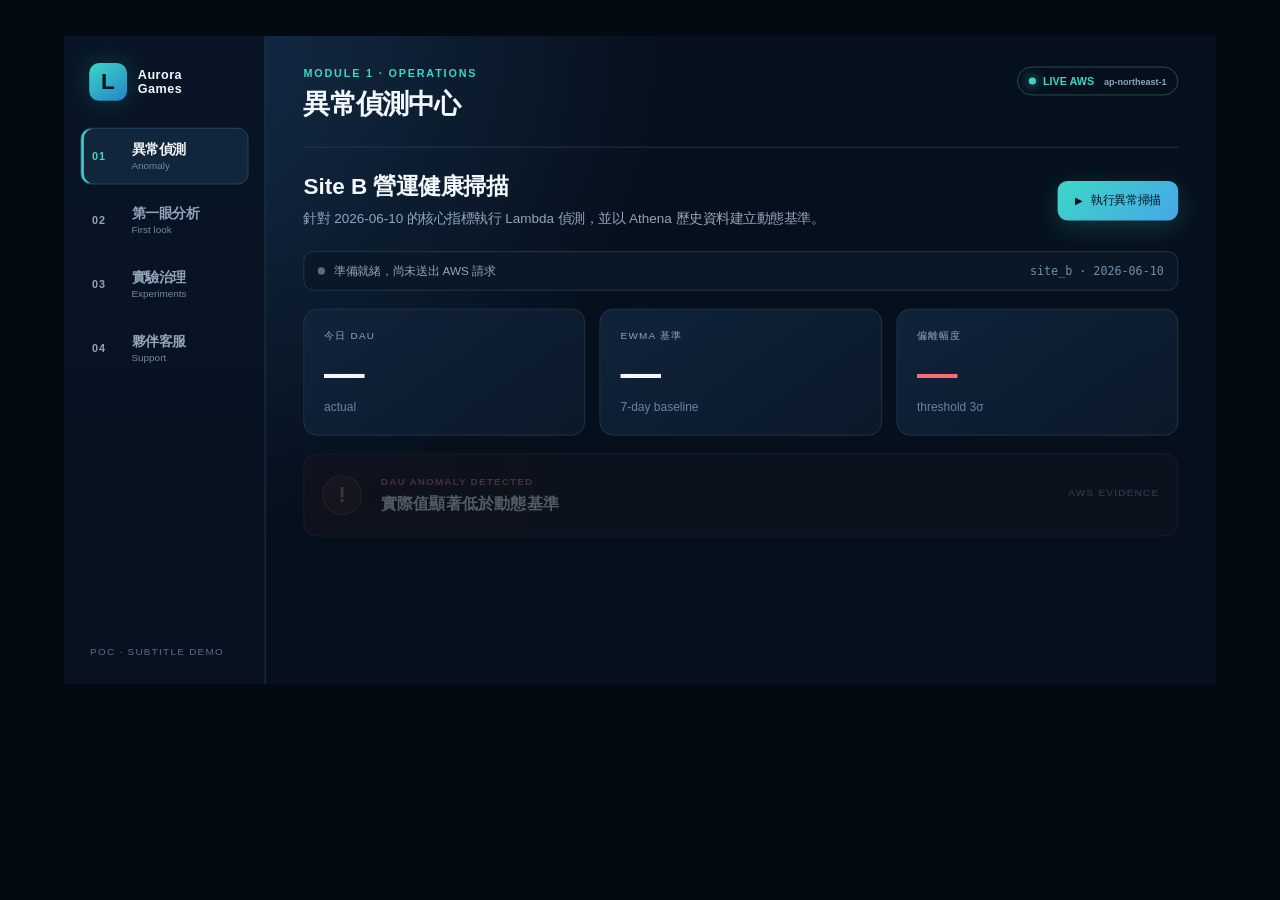
==== demo_console/index.html @ 8e683b7b "Publish live AWS operation demo" ====
<!doctype html>
<html lang="zh-Hant">
<head>
  <meta charset="utf-8">
  <meta name="viewport" content="width=device-width, initial-scale=1">
  <title>Aurora Games — AWS Operations Demo</title>
  <link rel="stylesheet" href="styles.css">
</head>
<body>
  <main class="shell">
    <aside class="rail">
      <div class="brand"><span class="brand-mark">L</span><span>Aurora<br>Games</span></div>
      <nav aria-label="Demo chapters">
        <button class="nav active" data-screen="m1"><b>01</b><span>異常偵測<small>Anomaly</small></span></button>
        <button class="nav" data-screen="m3"><b>02</b><span>第一眼分析<small>First look</small></span></button>
        <button class="nav" data-screen="m2"><b>03</b><span>實驗治理<small>Experiments</small></span></button>
        <button class="nav" data-screen="m4"><b>04</b><span>夥伴客服<small>Support</small></span></button>
      </nav>
      <div class="rail-foot">PoC · Subtitle demo</div>
    </aside>

    <section class="workspace">
      <header class="topbar">
        <div><div class="eyebrow" id="eyebrow">MODULE 1 · OPERATIONS</div><h1 id="page-title">異常偵測中心</h1></div>
        <div class="live-badge"><span></span> LIVE AWS <small>ap-northeast-1</small></div>
      </header>

      <section class="screen active" id="m1">
        <div class="hero-row">
          <div><h2>Site B 營運健康掃描</h2><p>針對 2026-06-10 的核心指標執行 Lambda 偵測，並以 Athena 歷史資料建立動態基準。</p></div>
          <button class="primary" id="run-anomaly"><span class="play">▶</span> 執行異常掃描</button>
        </div>
        <div class="status-strip"><span class="status-dot"></span><span id="m1-status">準備就緒，尚未送出 AWS 請求</span><code>site_b · 2026-06-10</code></div>
        <div class="metric-grid">
          <article class="metric"><label>今日 DAU</label><strong id="dau-actual">—</strong><small>actual</small></article>
          <article class="metric"><label>EWMA 基準</label><strong id="dau-baseline">—</strong><small>7-day baseline</small></article>
          <article class="metric alert"><label>偏離幅度</label><strong id="dau-change">—</strong><small id="sigma-value">threshold 3σ</small></article>
        </div>
        <article class="evidence-panel hidden" id="m1-evidence">
          <div class="evidence-icon">!</div><div><label>DAU ANOMALY DETECTED</label><h3>實際值顯著低於動態基準</h3><p id="m1-summary"></p></div>
          <div class="proof"><span>AWS EVIDENCE</span><code id="m1-key"></code><small id="m1-time"></small></div>
        </article>
      </section>

      <section class="screen" id="m3">
        <div class="hero-row"><div><h2>第一眼分析報告</h2><p>異常事件透過 SNS 觸發分析流程，彙整站點、遊戲與資金指標，輸出可追溯的初步判讀。</p></div><button class="secondary" id="load-report">讀取最新 AWS 報告</button></div>
        <div class="question-card"><span>異常觸發</span><strong>為什麼 Site B 的 DAU 在 2026-06-10 下跌？</strong><code>anomaly-alert → first-look-report</code></div>
        <div class="report-layout">
          <article class="report"><div class="report-head"><span class="bot-avatar">AI</span><div><label>FIRST-LOOK ANALYSIS</label><small id="report-generated">等待讀取 S3 證據</small></div></div><div id="report-body" class="report-body empty">按下「讀取最新 AWS 報告」顯示實際分析產出。</div></article>
          <aside class="impact-list"><h3>指標對比</h3><div id="comparison"><p class="muted">尚未載入</p></div><footer><span>來源</span><code id="report-key">—</code></footer></aside>
        </div>
      </section>

      <section class="screen" id="m2">
        <div class="hero-row"><div><h2>實驗營運控制台</h2><p>集中查看跨站實驗、樣本比例失衡與 Guardrail 狀態；停止原因與 allocation kill switch 同步呈現。</p></div><button class="secondary" id="load-experiments">重新整理 Registry</button></div>
        <div class="summary-grid"><article><label>全部實驗</label><strong id="exp-total">—</strong></article><article><label>執行中</label><strong id="exp-running">—</strong></article><article class="warn"><label>需要處理</label><strong id="exp-action">—</strong></article><article><label>草稿</label><strong id="exp-draft">—</strong></article></div>
        <div class="toolbar"><button class="filter active" data-filter="all">全部</button><button class="filter" data-filter="action">需要處理</button><span id="exp-updated">尚未連線</span></div>
        <div class="experiment-table"><div class="tr th"><span>實驗</span><span>站點 / 遊戲</span><span>狀態</span><span>健康度</span><span>Allocation</span><span>SRM / 樣本</span></div><div id="experiment-rows"></div></div>
      </section>

      <section class="screen" id="m4">
        <div class="hero-row"><div><h2>遊戲供應商支援助理</h2><p>以 IAM 身分隔離知識範圍；資訊不足時先追問環境，避免用錯 Sandbox 與 Production 設定。</p></div><div class="identity">SIGNED AS <strong>game-provider-partner</strong></div></div>
        <div class="chat-shell">
          <div class="chat-head"><div><span class="bot-avatar">AI</span><strong>Aurora Partner Support</strong></div><span class="online"><i></i> AWS connected</span></div>
          <div class="messages" id="messages"><div class="message assistant"><p>您好，我可以協助遊戲串接、啟動權杖、錢包呼叫與交易重試問題。</p><small>Automated support · Knowledge scoped</small></div></div>
          <form class="composer" id="chat-form"><input id="chat-input" autocomplete="off" value="What is the launch token endpoint?" aria-label="Question"><button type="submit" aria-label="Send">➜</button></form>
        </div>
        <div class="chat-proof" id="chat-proof">請求將透過 IAM 簽章送至 API Gateway，瀏覽器不含 AWS 憑證。</div>
      </section>
    </section>
  </main>
  <div class="toast" id="toast"></div>
  <script src="app.js"></script>
</body>
</html>
---- demo_console/styles.css ----
:root{color-scheme:dark;--bg:#06101d;--panel:#0c1a2b;--panel2:#102238;--line:#213953;--text:#f2f7fb;--muted:#91a5ba;--cyan:#3dd6c6;--blue:#4ca8ff;--amber:#f5b942;--red:#ff6b72;--rail:224px}*{box-sizing:border-box}html,body{margin:0;min-height:100%;background:#030a12;color:var(--text);font-family:"Noto Sans TC","Microsoft JhengHei",Inter,Segoe UI,sans-serif}body{display:grid;place-items:center}.shell{width:min(100vw,177.78vh);height:min(100vh,56.25vw);min-height:720px;min-width:1280px;background:radial-gradient(circle at 10% 0,#142d48 0,var(--bg) 40%);display:grid;grid-template-columns:var(--rail) 1fr;overflow:hidden}.rail{background:linear-gradient(180deg,#081526,#07111f);border-right:1px solid var(--line);padding:30px 18px;display:flex;flex-direction:column}.brand{display:flex;align-items:center;gap:12px;font-size:14px;font-weight:800;letter-spacing:.04em;line-height:1.1;padding:0 10px 30px}.brand-mark{width:42px;height:42px;border-radius:11px;display:grid;place-items:center;background:linear-gradient(145deg,var(--cyan),#2484c7);color:#05111c;font-size:25px;font-weight:900;box-shadow:0 0 28px #3dd6c633}nav{display:flex;flex-direction:column;gap:8px}.nav{border:1px solid transparent;background:transparent;color:var(--muted);display:grid;grid-template-columns:34px 1fr;gap:10px;align-items:center;text-align:left;padding:14px 12px;border-radius:12px;cursor:pointer;font:inherit}.nav b{font-size:12px;letter-spacing:.1em}.nav span{font-size:15px;font-weight:700}.nav small{display:block;font-size:11px;font-weight:500;margin-top:2px;color:#7189a3}.nav.active{color:var(--text);background:#11253b;border-color:#244969;box-shadow:inset 3px 0 var(--cyan)}.nav.active b{color:var(--cyan)}.rail-foot{margin-top:auto;padding:0 11px;color:#59708a;font-size:11px;letter-spacing:.13em;text-transform:uppercase}.workspace{padding:34px 42px 38px;overflow:hidden}.topbar{height:90px;display:flex;justify-content:space-between;align-items:flex-start;border-bottom:1px solid var(--line)}.eyebrow{font-size:12px;color:var(--cyan);font-weight:800;letter-spacing:.17em;margin-bottom:7px}.topbar h1{font-size:30px;margin:0;letter-spacing:-.03em}.live-badge{display:flex;align-items:center;gap:8px;border:1px solid #26554f;border-radius:999px;padding:8px 12px;color:var(--cyan);font-size:12px;font-weight:800}.live-badge>span{width:8px;height:8px;border-radius:50%;background:var(--cyan);box-shadow:0 0 12px var(--cyan)}.live-badge small{color:var(--muted);font-weight:600;margin-left:3px}.screen{display:none;padding-top:27px;height:calc(100% - 90px)}.screen.active{display:block}.hero-row{display:flex;justify-content:space-between;align-items:center;gap:30px}.hero-row h2{font-size:25px;margin:0 0 7px}.hero-row p{font-size:15px;line-height:1.6;color:var(--muted);margin:0;max-width:760px}.primary,.secondary{border:0;border-radius:11px;padding:13px 19px;font:700 14px inherit;cursor:pointer;white-space:nowrap}.primary{background:linear-gradient(135deg,var(--cyan),#46a6e8);color:#03131d;box-shadow:0 8px 28px #3dd6c633}.secondary{color:var(--text);background:#142a42;border:1px solid #31506d}.primary:disabled,.secondary:disabled{opacity:.55;cursor:wait}.play{font-size:11px;margin-right:6px}.status-strip{margin-top:24px;background:#0a1727;border:1px solid var(--line);border-radius:11px;padding:12px 15px;display:flex;align-items:center;gap:10px;color:var(--muted);font-size:13px}.status-strip code{margin-left:auto;color:#6f8eaa}.status-dot{width:8px;height:8px;border-radius:50%;background:#547086}.status-strip.running .status-dot{background:var(--amber);box-shadow:0 0 12px var(--amber)}.status-strip.done .status-dot{background:var(--cyan);box-shadow:0 0 12px var(--cyan)}.metric-grid{display:grid;grid-template-columns:repeat(3,1fr);gap:16px;margin:20px 0}.metric{background:linear-gradient(145deg,#10233a,#0b192a);border:1px solid var(--line);border-radius:15px;padding:22px}.metric label,.summary-grid label,.report label,.proof span{display:block;color:var(--muted);text-transform:uppercase;font-size:11px;letter-spacing:.13em}.metric strong{display:block;font-size:45px;margin:8px 0 2px}.metric small{color:#6c8299}.metric.alert strong{color:var(--red)}.evidence-panel{background:linear-gradient(90deg,#2a1620,#0d1929 60%);border:1px solid #66323c;border-radius:15px;padding:20px;display:grid;grid-template-columns:48px 1fr 330px;align-items:center;gap:17px}.evidence-panel.hidden{opacity:.32;filter:saturate(.5)}.evidence-icon{width:44px;height:44px;border-radius:50%;display:grid;place-items:center;background:#ff6b7222;border:1px solid #ff6b7266;color:var(--red);font-size:24px;font-weight:900}.evidence-panel label{color:var(--red);font-size:11px;font-weight:900;letter-spacing:.12em}.evidence-panel h3{font-size:18px;margin:4px 0}.evidence-panel p{color:var(--muted);margin:0;font-size:13px}.proof{text-align:right}.proof code{display:block;font-size:11px;color:#b8c9d8;margin:7px 0}.proof small{color:#69849e}.question-card{margin-top:20px;padding:14px 18px;border:1px solid #2d4e6b;background:#102238;border-radius:12px;display:grid;grid-template-columns:110px 1fr auto;align-items:center;gap:15px}.question-card span{font-size:11px;color:var(--cyan);font-weight:800;letter-spacing:.1em}.question-card strong{font-size:16px}.question-card code{color:#66839e;font-size:11px}.report-layout{display:grid;grid-template-columns:1.6fr .8fr;gap:18px;margin-top:17px;height:445px}.report,.impact-list{background:#0c1a2b;border:1px solid var(--line);border-radius:15px;overflow:hidden}.report-head{padding:17px 20px;border-bottom:1px solid var(--line);display:flex;align-items:center;gap:12px}.bot-avatar{width:38px;height:38px;border-radius:10px;display:inline-grid;place-items:center;background:linear-gradient(145deg,var(--cyan),var(--blue));color:#03131d;font-size:12px;font-weight:900}.report-head small{display:block;color:#6f879e;margin-top:3px}.report-body{padding:19px 22px;font-size:13px;line-height:1.55;max-height:368px;overflow:auto}.report-body.empty{display:grid;place-items:center;height:320px;color:#658099}.report-body h3{color:var(--cyan);font-size:14px;margin:12px 0 5px}.report-body p,.report-body li{color:#c7d5e2}.report-body ul{margin:6px 0;padding-left:20px}.impact-list{padding:19px}.impact-list h3{margin:0 0 14px;font-size:16px}.comparison-row{padding:12px 0;border-bottom:1px solid var(--line);display:grid;grid-template-columns:1fr auto;gap:8px}.comparison-row strong{font-size:14px}.comparison-row span{font-size:13px;color:var(--red)}.comparison-row small{display:block;color:var(--muted);margin-top:3px}.impact-list footer{margin-top:17px}.impact-list footer span{display:block;font-size:10px;color:var(--muted);text-transform:uppercase;letter-spacing:.1em}.impact-list footer code{display:block;color:#708ba4;font-size:10px;margin-top:5px;overflow-wrap:anywhere}.muted{color:var(--muted)}.summary-grid{display:grid;grid-template-columns:repeat(4,1fr);gap:13px;margin:20px 0 15px}.summary-grid article{background:#0d1d30;border:1px solid var(--line);border-radius:13px;padding:15px 18px}.summary-grid strong{font-size:28px;display:block;margin-top:2px}.summary-grid .warn strong{color:var(--red)}.toolbar{display:flex;align-items:center;gap:8px;margin-bottom:10px}.filter{background:#0c1929;color:var(--muted);border:1px solid var(--line);border-radius:999px;padding:7px 12px;font:600 12px inherit;cursor:pointer}.filter.active{background:#16334d;color:var(--cyan);border-color:#2d625d}.toolbar span{margin-left:auto;color:#607b94;font-size:11px}.experiment-table{border:1px solid var(--line);border-radius:13px;overflow:hidden;background:#0b1828}.tr{display:grid;grid-template-columns:2fr 1.1fr .8fr 1.4fr 1fr .9fr;align-items:center;min-height:57px;border-bottom:1px solid var(--line);padding:0 15px;gap:10px;font-size:12px}.tr:last-child{border-bottom:0}.tr.th{min-height:36px;background:#091522;color:#70869c;text-transform:uppercase;font-size:9px;letter-spacing:.1em}.tr strong{font-size:13px}.tr small{display:block;color:#6f859b;margin-top:2px}.pill{display:inline-flex;padding:4px 8px;border:1px solid var(--line);border-radius:999px;font-size:10px}.pill.action{color:var(--red);border-color:#65323a}.pill.healthy{color:var(--cyan);border-color:#2d615c}.pill.watch{color:var(--amber);border-color:#66542b}.identity{border:1px solid #2c4e6b;background:#0c1a2b;border-radius:10px;padding:9px 12px;font-size:10px;color:#69859e;letter-spacing:.08em}.identity strong{display:block;color:var(--cyan);font-size:12px;margin-top:2px}.chat-shell{margin-top:18px;border:1px solid var(--line);border-radius:15px;background:#081523;overflow:hidden;height:494px;display:grid;grid-template-rows:55px 1fr 66px}.chat-head{padding:0 18px;border-bottom:1px solid var(--line);display:flex;align-items:center;justify-content:space-between;background:#0d1c2e}.chat-head>div{display:flex;gap:10px;align-items:center}.chat-head .bot-avatar{width:32px;height:32px}.online{font-size:11px;color:#718ba3}.online i{display:inline-block;width:7px;height:7px;background:var(--cyan);border-radius:50%;margin-right:5px}.messages{padding:20px 25px;overflow:auto;display:flex;flex-direction:column;gap:15px}.message{max-width:72%;padding:13px 16px;border-radius:14px;font-size:14px;line-height:1.55}.message p{margin:0;white-space:pre-wrap}.message small{display:block;margin-top:6px;color:#6c859e;font-size:10px}.message.assistant{align-self:flex-start;background:#12283f;border:1px solid #244864;border-bottom-left-radius:4px}.message.user{align-self:flex-end;background:linear-gradient(135deg,#227c78,#236491);border-bottom-right-radius:4px}.message.error{border-color:#6b343c;color:#ffd2d5}.typing{color:#7f9bb4}.composer{margin:0;padding:10px 13px;border-top:1px solid var(--line);display:grid;grid-template-columns:1fr 44px;gap:9px;background:#0d1b2c}.composer input{background:#081522;border:1px solid #29445e;border-radius:10px;color:var(--text);padding:0 14px;font:14px inherit;outline:0}.composer input:focus{border-color:var(--cyan)}.composer button{border:0;border-radius:10px;background:var(--cyan);color:#051521;font-size:21px;cursor:pointer}.chat-proof{font-size:11px;color:#5e7891;margin-top:8px}.toast{position:fixed;bottom:24px;left:50%;transform:translate(-50%,20px);background:#182a3b;border:1px solid #34516b;padding:10px 15px;border-radius:9px;color:#dbe7f0;font-size:12px;opacity:0;pointer-events:none;transition:.2s}.toast.show{opacity:1;transform:translate(-50%,0)}button:hover{filter:brightness(1.08)}button:focus-visible,input:focus-visible{outline:2px solid var(--cyan);outline-offset:2px}@media(max-width:1300px),(max-height:760px){.shell{transform:scale(.9)}}
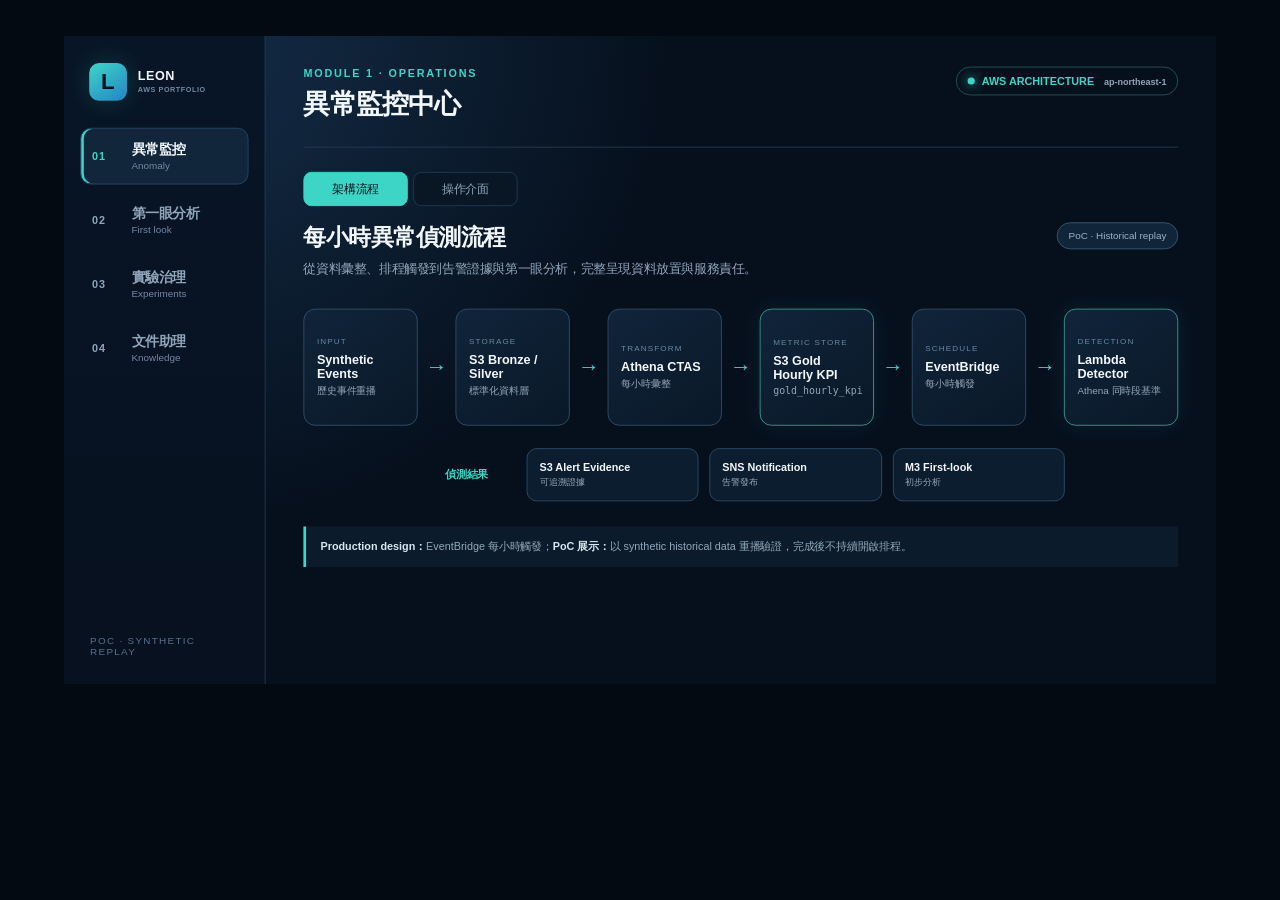
==== commit c6173a60: "Build neutral hourly monitoring presentation" ====
--- a/demo_console/index.html
+++ b/demo_console/index.html
@@ -3,69 +3,77 @@
 <head>
   <meta charset="utf-8">
   <meta name="viewport" content="width=device-width, initial-scale=1">
-  <title>Aurora Games — AWS Operations Demo</title>
+  <title>LEON — AWS Operations Demo</title>
   <link rel="stylesheet" href="styles.css">
+  <link rel="stylesheet" href="modules.css">
 </head>
 <body>
   <main class="shell">
     <aside class="rail">
-      <div class="brand"><span class="brand-mark">L</span><span>Aurora<br>Games</span></div>
+      <div class="brand"><span class="brand-mark">L</span><span>LEON<br><small>AWS PORTFOLIO</small></span></div>
       <nav aria-label="Demo chapters">
-        <button class="nav active" data-screen="m1"><b>01</b><span>異常偵測<small>Anomaly</small></span></button>
+        <button class="nav active" data-screen="m1"><b>01</b><span>異常監控<small>Anomaly</small></span></button>
         <button class="nav" data-screen="m3"><b>02</b><span>第一眼分析<small>First look</small></span></button>
         <button class="nav" data-screen="m2"><b>03</b><span>實驗治理<small>Experiments</small></span></button>
-        <button class="nav" data-screen="m4"><b>04</b><span>夥伴客服<small>Support</small></span></button>
+        <button class="nav" data-screen="m4"><b>04</b><span>文件助理<small>Knowledge</small></span></button>
       </nav>
-      <div class="rail-foot">PoC · Subtitle demo</div>
+      <div class="rail-foot">PoC · Synthetic replay</div>
     </aside>
 
     <section class="workspace">
       <header class="topbar">
-        <div><div class="eyebrow" id="eyebrow">MODULE 1 · OPERATIONS</div><h1 id="page-title">異常偵測中心</h1></div>
-        <div class="live-badge"><span></span> LIVE AWS <small>ap-northeast-1</small></div>
+        <div><div class="eyebrow" id="eyebrow">MODULE 1 · OPERATIONS</div><h1 id="page-title">異常監控中心</h1></div>
+        <div class="live-badge"><span></span> AWS ARCHITECTURE <small>ap-northeast-1</small></div>
       </header>
 
       <section class="screen active" id="m1">
-        <div class="hero-row">
-          <div><h2>Site B 營運健康掃描</h2><p>針對 2026-06-10 的核心指標執行 Lambda 偵測，並以 Athena 歷史資料建立動態基準。</p></div>
-          <button class="primary" id="run-anomaly"><span class="play">▶</span> 執行異常掃描</button>
+        <div class="mode-tabs" role="tablist" aria-label="異常監控檢視">
+          <button class="mode-tab active" data-mode="architecture">架構流程</button><button class="mode-tab" data-mode="interface">操作介面</button>
         </div>
-        <div class="status-strip"><span class="status-dot"></span><span id="m1-status">準備就緒，尚未送出 AWS 請求</span><code>site_b · 2026-06-10</code></div>
-        <div class="metric-grid">
-          <article class="metric"><label>今日 DAU</label><strong id="dau-actual">—</strong><small>actual</small></article>
-          <article class="metric"><label>EWMA 基準</label><strong id="dau-baseline">—</strong><small>7-day baseline</small></article>
-          <article class="metric alert"><label>偏離幅度</label><strong id="dau-change">—</strong><small id="sigma-value">threshold 3σ</small></article>
+        <div class="module-mode active" data-panel="architecture">
+          <div class="flow-heading"><div><h2>每小時異常偵測流程</h2><p>從資料彙整、排程觸發到告警證據與第一眼分析，完整呈現資料放置與服務責任。</p></div><span class="snapshot-tag">PoC · Historical replay</span></div>
+          <div class="architecture-flow m1-flow" aria-label="M1 AWS architecture flow">
+            <article><small>INPUT</small><strong>Synthetic Events</strong><span>歷史事件重播</span></article><i>→</i>
+            <article><small>STORAGE</small><strong>S3 Bronze / Silver</strong><span>標準化資料層</span></article><i>→</i>
+            <article><small>TRANSFORM</small><strong>Athena CTAS</strong><span>每小時彙整</span></article><i>→</i>
+            <article class="accent"><small>METRIC STORE</small><strong>S3 Gold Hourly KPI</strong><code>gold_hourly_kpi</code></article><i>→</i>
+            <article><small>SCHEDULE</small><strong>EventBridge</strong><span>每小時觸發</span></article><i>→</i>
+            <article class="accent"><small>DETECTION</small><strong>Lambda Detector</strong><span>Athena 同時段基準</span></article>
+          </div>
+          <div class="flow-outputs"><span>偵測結果</span><article><strong>S3 Alert Evidence</strong><small>可追溯證據</small></article><article><strong>SNS Notification</strong><small>告警發布</small></article><article><strong>M3 First-look</strong><small>初步分析</small></article></div>
+          <p class="architecture-note"><strong>Production design：</strong>EventBridge 每小時觸發；<strong>PoC 展示：</strong>以 synthetic historical data 重播驗證，完成後不持續開啟排程。</p>
         </div>
-        <article class="evidence-panel hidden" id="m1-evidence">
-          <div class="evidence-icon">!</div><div><label>DAU ANOMALY DETECTED</label><h3>實際值顯著低於動態基準</h3><p id="m1-summary"></p></div>
-          <div class="proof"><span>AWS EVIDENCE</span><code id="m1-key"></code><small id="m1-time"></small></div>
-        </article>
+        <div class="module-mode" data-panel="interface">
+          <div class="flow-heading compact"><div><h2>每小時營運監控</h2><p>實際值與歷史同時段基準皆由生成資料的 hourly snapshot 彙整。</p></div><span class="snapshot-tag">PoC snapshot · Synthetic hourly data</span></div>
+          <div class="monitor-summary"><article><label>監控狀態</label><strong><i></i>運作正常</strong></article><article><label>偵測頻率</label><strong>每小時</strong></article><article><label>監控指標</label><strong>3</strong></article><article class="warn"><label>目前異常</label><strong>1</strong></article></div>
+          <div class="metric-selectors" role="tablist" aria-label="監控指標">
+            <button class="metric-choice active" data-metric="activeUsers"><span>每小時活躍使用者</span><strong>2</strong><small>13:00 snapshot</small></button>
+            <button class="metric-choice" data-metric="sessions"><span>每小時工作階段</span><strong>2</strong><small>13:00 snapshot</small></button>
+            <button class="metric-choice" data-metric="interactions"><span>完成互動數</span><strong>8</strong><small>13:00 snapshot</small></button>
+          </div>
+          <div class="monitor-layout">
+            <article class="chart-card"><div class="chart-head"><div><strong id="chart-title">每小時活躍使用者</strong><small id="chart-subtitle">Site B · 2026-06-10 · 同時段歷史基準</small></div><div class="chart-legend"><span class="actual">實際值</span><span class="baseline">歷史基準</span><span class="range">正常範圍</span><span class="anomaly">異常</span></div></div><canvas id="hourly-chart" width="920" height="255" aria-label="每小時實際值、歷史基準、正常範圍與異常點折線圖"></canvas></article>
+            <aside class="alert-detail"><label>13:05 · ANOMALY DETECTED</label><h3>Site B 活躍使用者低於正常範圍</h3><dl><div><dt>實際 / 基準</dt><dd>2 / 9.3</dd></div><div><dt>偏離程度</dt><dd class="negative">−78.5%</dd></div><div><dt>SNS</dt><dd>已發布</dd></div><div><dt>First-look</dt><dd>Ready</dd></div></dl><code>gold/anomaly_alerts/site_b_2026-06-10T13.json</code></aside>
+          </div>
+        </div>
       </section>
 
       <section class="screen" id="m3">
-        <div class="hero-row"><div><h2>第一眼分析報告</h2><p>異常事件透過 SNS 觸發分析流程，彙整站點、遊戲與資金指標，輸出可追溯的初步判讀。</p></div><button class="secondary" id="load-report">讀取最新 AWS 報告</button></div>
-        <div class="question-card"><span>異常觸發</span><strong>為什麼 Site B 的 DAU 在 2026-06-10 下跌？</strong><code>anomaly-alert → first-look-report</code></div>
-        <div class="report-layout">
-          <article class="report"><div class="report-head"><span class="bot-avatar">AI</span><div><label>FIRST-LOOK ANALYSIS</label><small id="report-generated">等待讀取 S3 證據</small></div></div><div id="report-body" class="report-body empty">按下「讀取最新 AWS 報告」顯示實際分析產出。</div></article>
-          <aside class="impact-list"><h3>指標對比</h3><div id="comparison"><p class="muted">尚未載入</p></div><footer><span>來源</span><code id="report-key">—</code></footer></aside>
-        </div>
+        <div class="mode-tabs" role="tablist" aria-label="第一眼分析檢視"><button class="mode-tab active" data-mode="architecture">架構流程</button><button class="mode-tab" data-mode="interface">操作介面</button></div>
+        <div class="module-mode active" data-panel="architecture"><div class="flow-heading"><div><h2>第一眼分析流程</h2><p>告警事件經分類與資料查詢後，產出可追溯的初步判讀。</p></div></div><div class="architecture-flow simple-flow"><article><strong>SNS / API</strong><span>事件入口</span></article><i>→</i><article><strong>Lambda</strong><span>流程協調</span></article><i>→</i><article class="accent"><strong>Amazon Bedrock</strong><span>事件分類</span></article><i>→</i><article><strong>Athena</strong><span>指標查詢</span></article><i>→</i><article><strong>S3 / SNS</strong><span>報告與通知</span></article></div><p class="architecture-note">分析結果保留資料來源與證據路徑；內容是第一眼訊號，不替代負責人的根因判定。</p></div>
+        <div class="module-mode" data-panel="interface"><div class="hero-row"><div><h2>第一眼分析報告</h2><p>彙整站點使用與互動指標，輸出可追溯的初步判讀。</p></div><button class="secondary" id="load-report">讀取最新 AWS 報告</button></div><div class="question-card"><span>異常觸發</span><strong>為什麼 Site B 的活躍使用量在 12:00 下跌？</strong><code>anomaly-alert → first-look-report</code></div><div class="report-layout"><article class="report"><div class="report-head"><span class="bot-avatar">AI</span><div><label>FIRST-LOOK ANALYSIS</label><small id="report-generated">等待讀取 S3 證據</small></div></div><div id="report-body" class="report-body empty">按下「讀取最新 AWS 報告」顯示實際分析產出。</div></article><aside class="impact-list"><h3>指標對比</h3><div id="comparison"><p class="muted">尚未載入</p></div><footer><span>來源</span><code id="report-key">—</code></footer></aside></div></div>
       </section>
 
       <section class="screen" id="m2">
-        <div class="hero-row"><div><h2>實驗營運控制台</h2><p>集中查看跨站實驗、樣本比例失衡與 Guardrail 狀態；停止原因與 allocation kill switch 同步呈現。</p></div><button class="secondary" id="load-experiments">重新整理 Registry</button></div>
-        <div class="summary-grid"><article><label>全部實驗</label><strong id="exp-total">—</strong></article><article><label>執行中</label><strong id="exp-running">—</strong></article><article class="warn"><label>需要處理</label><strong id="exp-action">—</strong></article><article><label>草稿</label><strong id="exp-draft">—</strong></article></div>
-        <div class="toolbar"><button class="filter active" data-filter="all">全部</button><button class="filter" data-filter="action">需要處理</button><span id="exp-updated">尚未連線</span></div>
-        <div class="experiment-table"><div class="tr th"><span>實驗</span><span>站點 / 遊戲</span><span>狀態</span><span>健康度</span><span>Allocation</span><span>SRM / 樣本</span></div><div id="experiment-rows"></div></div>
+        <div class="mode-tabs" role="tablist" aria-label="實驗治理檢視"><button class="mode-tab active" data-mode="architecture">架構流程</button><button class="mode-tab" data-mode="interface">操作介面</button></div>
+        <div class="module-mode active" data-panel="architecture"><div class="flow-heading"><div><h2>受治理的實驗流程</h2><p>從請求入口、狀態保存到自動化檢查與控制台結果。</p></div></div><div class="architecture-flow simple-flow"><article><strong>API Gateway</strong><span>受控入口</span></article><i>→</i><article><strong>DynamoDB</strong><span>Registry</span></article><i>→</i><article><strong>Step Functions</strong><span>流程協調</span></article><i>→</i><article class="accent"><strong>Guardrail / SRM</strong><span>健康檢查</span></article><i>→</i><article><strong>Dashboard</strong><span>營運視圖</span></article></div><p class="architecture-note">停止原因、樣本比例檢查與 allocation control 共同保留，讓決策具備可追溯依據。</p></div>
+        <div class="module-mode" data-panel="interface"><div class="hero-row"><div><h2>實驗營運控制台</h2><p>集中查看跨站實驗、樣本比例與 Guardrail 狀態。</p></div><button class="secondary" id="load-experiments">重新整理 Registry</button></div><div class="summary-grid"><article><label>全部實驗</label><strong id="exp-total">—</strong></article><article><label>執行中</label><strong id="exp-running">—</strong></article><article class="warn"><label>需要處理</label><strong id="exp-action">—</strong></article><article><label>草稿</label><strong id="exp-draft">—</strong></article></div><div class="toolbar"><button class="filter active" data-filter="all">全部</button><button class="filter" data-filter="action">需要處理</button><span id="exp-updated">尚未連線</span></div><div class="experiment-table"><div class="tr th"><span>實驗</span><span>站點 / 產品</span><span>狀態</span><span>健康度</span><span>Allocation</span><span>SRM / 樣本</span></div><div id="experiment-rows"></div></div></div>
       </section>
 
       <section class="screen" id="m4">
-        <div class="hero-row"><div><h2>遊戲供應商支援助理</h2><p>以 IAM 身分隔離知識範圍；資訊不足時先追問環境，避免用錯 Sandbox 與 Production 設定。</p></div><div class="identity">SIGNED AS <strong>game-provider-partner</strong></div></div>
-        <div class="chat-shell">
-          <div class="chat-head"><div><span class="bot-avatar">AI</span><strong>Aurora Partner Support</strong></div><span class="online"><i></i> AWS connected</span></div>
-          <div class="messages" id="messages"><div class="message assistant"><p>您好，我可以協助遊戲串接、啟動權杖、錢包呼叫與交易重試問題。</p><small>Automated support · Knowledge scoped</small></div></div>
-          <form class="composer" id="chat-form"><input id="chat-input" autocomplete="off" value="What is the launch token endpoint?" aria-label="Question"><button type="submit" aria-label="Send">➜</button></form>
-        </div>
-        <div class="chat-proof" id="chat-proof">請求將透過 IAM 簽章送至 API Gateway，瀏覽器不含 AWS 憑證。</div>
+        <div class="mode-tabs" role="tablist" aria-label="文件助理檢視"><button class="mode-tab active" data-mode="architecture">架構流程</button><button class="mode-tab" data-mode="interface">操作介面</button></div>
+        <div class="module-mode active" data-panel="architecture"><div class="flow-heading"><div><h2>受治理的知識問答流程</h2><p>身分、入口與知識範圍共同限制回答邊界；資訊不足時先澄清。</p></div></div><div class="architecture-flow simple-flow"><article><strong>IAM</strong><span>身分與權限</span></article><i>→</i><article><strong>API Gateway</strong><span>安全入口</span></article><i>→</i><article class="accent"><strong>Guardrails</strong><span>問題分類</span></article><i>→</i><article><strong>Knowledge Context</strong><span>文件範圍</span></article><i>→</i><article><strong>Bedrock / Ticket</strong><span>回答或轉交</span></article></div><p class="architecture-note">瀏覽器不保存 AWS 憑證；後端依 IAM 身分套用可存取的文件範圍。</p></div>
+        <div class="module-mode" data-panel="interface"><div class="hero-row"><div><h2>技術文件助理</h2><p>以 IAM 身分隔離知識範圍；資訊不足時先追問環境。</p></div><div class="identity">SIGNED AS <strong>integration-partner</strong></div></div><div class="chat-shell"><div class="chat-head"><div><span class="bot-avatar">AI</span><strong>LEON Integration Knowledge</strong></div><span class="online"><i></i> AWS connected</span></div><div class="messages" id="messages"><div class="message assistant"><p>您好，我可以協助 API 驗證、Webhook 簽章、環境設定與重試機制等技術文件問題。</p><small>Automated guidance · Knowledge scoped</small></div></div><form class="composer" id="chat-form"><input id="chat-input" autocomplete="off" value="How do I verify webhook signatures?" aria-label="Question"><button type="submit" aria-label="Send">➜</button></form></div><div class="chat-proof" id="chat-proof">請求將透過 IAM 簽章送至 API Gateway，瀏覽器不含 AWS 憑證。</div></div>
       </section>
     </section>
   </main>
--- a/demo_console/styles.css
+++ b/demo_console/styles.css
@@ -1 +1 @@
-:root{color-scheme:dark;--bg:#06101d;--panel:#0c1a2b;--panel2:#102238;--line:#213953;--text:#f2f7fb;--muted:#91a5ba;--cyan:#3dd6c6;--blue:#4ca8ff;--amber:#f5b942;--red:#ff6b72;--rail:224px}*{box-sizing:border-box}html,body{margin:0;min-height:100%;background:#030a12;color:var(--text);font-family:"Noto Sans TC","Microsoft JhengHei",Inter,Segoe UI,sans-serif}body{display:grid;place-items:center}.shell{width:min(100vw,177.78vh);height:min(100vh,56.25vw);min-height:720px;min-width:1280px;background:radial-gradient(circle at 10% 0,#142d48 0,var(--bg) 40%);display:grid;grid-template-columns:var(--rail) 1fr;overflow:hidden}.rail{background:linear-gradient(180deg,#081526,#07111f);border-right:1px solid var(--line);padding:30px 18px;display:flex;flex-direction:column}.brand{display:flex;align-items:center;gap:12px;font-size:14px;font-weight:800;letter-spacing:.04em;line-height:1.1;padding:0 10px 30px}.brand-mark{width:42px;height:42px;border-radius:11px;display:grid;place-items:center;background:linear-gradient(145deg,var(--cyan),#2484c7);color:#05111c;font-size:25px;font-weight:900;box-shadow:0 0 28px #3dd6c633}nav{display:flex;flex-direction:column;gap:8px}.nav{border:1px solid transparent;background:transparent;color:var(--muted);display:grid;grid-template-columns:34px 1fr;gap:10px;align-items:center;text-align:left;padding:14px 12px;border-radius:12px;cursor:pointer;font:inherit}.nav b{font-size:12px;letter-spacing:.1em}.nav span{font-size:15px;font-weight:700}.nav small{display:block;font-size:11px;font-weight:500;margin-top:2px;color:#7189a3}.nav.active{color:var(--text);background:#11253b;border-color:#244969;box-shadow:inset 3px 0 var(--cyan)}.nav.active b{color:var(--cyan)}.rail-foot{margin-top:auto;padding:0 11px;color:#59708a;font-size:11px;letter-spacing:.13em;text-transform:uppercase}.workspace{padding:34px 42px 38px;overflow:hidden}.topbar{height:90px;display:flex;justify-content:space-between;align-items:flex-start;border-bottom:1px solid var(--line)}.eyebrow{font-size:12px;color:var(--cyan);font-weight:800;letter-spacing:.17em;margin-bottom:7px}.topbar h1{font-size:30px;margin:0;letter-spacing:-.03em}.live-badge{display:flex;align-items:center;gap:8px;border:1px solid #26554f;border-radius:999px;padding:8px 12px;color:var(--cyan);font-size:12px;font-weight:800}.live-badge>span{width:8px;height:8px;border-radius:50%;background:var(--cyan);box-shadow:0 0 12px var(--cyan)}.live-badge small{color:var(--muted);font-weight:600;margin-left:3px}.screen{display:none;padding-top:27px;height:calc(100% - 90px)}.screen.active{display:block}.hero-row{display:flex;justify-content:space-between;align-items:center;gap:30px}.hero-row h2{font-size:25px;margin:0 0 7px}.hero-row p{font-size:15px;line-height:1.6;color:var(--muted);margin:0;max-width:760px}.primary,.secondary{border:0;border-radius:11px;padding:13px 19px;font:700 14px inherit;cursor:pointer;white-space:nowrap}.primary{background:linear-gradient(135deg,var(--cyan),#46a6e8);color:#03131d;box-shadow:0 8px 28px #3dd6c633}.secondary{color:var(--text);background:#142a42;border:1px solid #31506d}.primary:disabled,.secondary:disabled{opacity:.55;cursor:wait}.play{font-size:11px;margin-right:6px}.status-strip{margin-top:24px;background:#0a1727;border:1px solid var(--line);border-radius:11px;padding:12px 15px;display:flex;align-items:center;gap:10px;color:var(--muted);font-size:13px}.status-strip code{margin-left:auto;color:#6f8eaa}.status-dot{width:8px;height:8px;border-radius:50%;background:#547086}.status-strip.running .status-dot{background:var(--amber);box-shadow:0 0 12px var(--amber)}.status-strip.done .status-dot{background:var(--cyan);box-shadow:0 0 12px var(--cyan)}.metric-grid{display:grid;grid-template-columns:repeat(3,1fr);gap:16px;margin:20px 0}.metric{background:linear-gradient(145deg,#10233a,#0b192a);border:1px solid var(--line);border-radius:15px;padding:22px}.metric label,.summary-grid label,.report label,.proof span{display:block;color:var(--muted);text-transform:uppercase;font-size:11px;letter-spacing:.13em}.metric strong{display:block;font-size:45px;margin:8px 0 2px}.metric small{color:#6c8299}.metric.alert strong{color:var(--red)}.evidence-panel{background:linear-gradient(90deg,#2a1620,#0d1929 60%);border:1px solid #66323c;border-radius:15px;padding:20px;display:grid;grid-template-columns:48px 1fr 330px;align-items:center;gap:17px}.evidence-panel.hidden{opacity:.32;filter:saturate(.5)}.evidence-icon{width:44px;height:44px;border-radius:50%;display:grid;place-items:center;background:#ff6b7222;border:1px solid #ff6b7266;color:var(--red);font-size:24px;font-weight:900}.evidence-panel label{color:var(--red);font-size:11px;font-weight:900;letter-spacing:.12em}.evidence-panel h3{font-size:18px;margin:4px 0}.evidence-panel p{color:var(--muted);margin:0;font-size:13px}.proof{text-align:right}.proof code{display:block;font-size:11px;color:#b8c9d8;margin:7px 0}.proof small{color:#69849e}.question-card{margin-top:20px;padding:14px 18px;border:1px solid #2d4e6b;background:#102238;border-radius:12px;display:grid;grid-template-columns:110px 1fr auto;align-items:center;gap:15px}.question-card span{font-size:11px;color:var(--cyan);font-weight:800;letter-spacing:.1em}.question-card strong{font-size:16px}.question-card code{color:#66839e;font-size:11px}.report-layout{display:grid;grid-template-columns:1.6fr .8fr;gap:18px;margin-top:17px;height:445px}.report,.impact-list{background:#0c1a2b;border:1px solid var(--line);border-radius:15px;overflow:hidden}.report-head{padding:17px 20px;border-bottom:1px solid var(--line);display:flex;align-items:center;gap:12px}.bot-avatar{width:38px;height:38px;border-radius:10px;display:inline-grid;place-items:center;background:linear-gradient(145deg,var(--cyan),var(--blue));color:#03131d;font-size:12px;font-weight:900}.report-head small{display:block;color:#6f879e;margin-top:3px}.report-body{padding:19px 22px;font-size:13px;line-height:1.55;max-height:368px;overflow:auto}.report-body.empty{display:grid;place-items:center;height:320px;color:#658099}.report-body h3{color:var(--cyan);font-size:14px;margin:12px 0 5px}.report-body p,.report-body li{color:#c7d5e2}.report-body ul{margin:6px 0;padding-left:20px}.impact-list{padding:19px}.impact-list h3{margin:0 0 14px;font-size:16px}.comparison-row{padding:12px 0;border-bottom:1px solid var(--line);display:grid;grid-template-columns:1fr auto;gap:8px}.comparison-row strong{font-size:14px}.comparison-row span{font-size:13px;color:var(--red)}.comparison-row small{display:block;color:var(--muted);margin-top:3px}.impact-list footer{margin-top:17px}.impact-list footer span{display:block;font-size:10px;color:var(--muted);text-transform:uppercase;letter-spacing:.1em}.impact-list footer code{display:block;color:#708ba4;font-size:10px;margin-top:5px;overflow-wrap:anywhere}.muted{color:var(--muted)}.summary-grid{display:grid;grid-template-columns:repeat(4,1fr);gap:13px;margin:20px 0 15px}.summary-grid article{background:#0d1d30;border:1px solid var(--line);border-radius:13px;padding:15px 18px}.summary-grid strong{font-size:28px;display:block;margin-top:2px}.summary-grid .warn strong{color:var(--red)}.toolbar{display:flex;align-items:center;gap:8px;margin-bottom:10px}.filter{background:#0c1929;color:var(--muted);border:1px solid var(--line);border-radius:999px;padding:7px 12px;font:600 12px inherit;cursor:pointer}.filter.active{background:#16334d;color:var(--cyan);border-color:#2d625d}.toolbar span{margin-left:auto;color:#607b94;font-size:11px}.experiment-table{border:1px solid var(--line);border-radius:13px;overflow:hidden;background:#0b1828}.tr{display:grid;grid-template-columns:2fr 1.1fr .8fr 1.4fr 1fr .9fr;align-items:center;min-height:57px;border-bottom:1px solid var(--line);padding:0 15px;gap:10px;font-size:12px}.tr:last-child{border-bottom:0}.tr.th{min-height:36px;background:#091522;color:#70869c;text-transform:uppercase;font-size:9px;letter-spacing:.1em}.tr strong{font-size:13px}.tr small{display:block;color:#6f859b;margin-top:2px}.pill{display:inline-flex;padding:4px 8px;border:1px solid var(--line);border-radius:999px;font-size:10px}.pill.action{color:var(--red);border-color:#65323a}.pill.healthy{color:var(--cyan);border-color:#2d615c}.pill.watch{color:var(--amber);border-color:#66542b}.identity{border:1px solid #2c4e6b;background:#0c1a2b;border-radius:10px;padding:9px 12px;font-size:10px;color:#69859e;letter-spacing:.08em}.identity strong{display:block;color:var(--cyan);font-size:12px;margin-top:2px}.chat-shell{margin-top:18px;border:1px solid var(--line);border-radius:15px;background:#081523;overflow:hidden;height:494px;display:grid;grid-template-rows:55px 1fr 66px}.chat-head{padding:0 18px;border-bottom:1px solid var(--line);display:flex;align-items:center;justify-content:space-between;background:#0d1c2e}.chat-head>div{display:flex;gap:10px;align-items:center}.chat-head .bot-avatar{width:32px;height:32px}.online{font-size:11px;color:#718ba3}.online i{display:inline-block;width:7px;height:7px;background:var(--cyan);border-radius:50%;margin-right:5px}.messages{padding:20px 25px;overflow:auto;display:flex;flex-direction:column;gap:15px}.message{max-width:72%;padding:13px 16px;border-radius:14px;font-size:14px;line-height:1.55}.message p{margin:0;white-space:pre-wrap}.message small{display:block;margin-top:6px;color:#6c859e;font-size:10px}.message.assistant{align-self:flex-start;background:#12283f;border:1px solid #244864;border-bottom-left-radius:4px}.message.user{align-self:flex-end;background:linear-gradient(135deg,#227c78,#236491);border-bottom-right-radius:4px}.message.error{border-color:#6b343c;color:#ffd2d5}.typing{color:#7f9bb4}.composer{margin:0;padding:10px 13px;border-top:1px solid var(--line);display:grid;grid-template-columns:1fr 44px;gap:9px;background:#0d1b2c}.composer input{background:#081522;border:1px solid #29445e;border-radius:10px;color:var(--text);padding:0 14px;font:14px inherit;outline:0}.composer input:focus{border-color:var(--cyan)}.composer button{border:0;border-radius:10px;background:var(--cyan);color:#051521;font-size:21px;cursor:pointer}.chat-proof{font-size:11px;color:#5e7891;margin-top:8px}.toast{position:fixed;bottom:24px;left:50%;transform:translate(-50%,20px);background:#182a3b;border:1px solid #34516b;padding:10px 15px;border-radius:9px;color:#dbe7f0;font-size:12px;opacity:0;pointer-events:none;transition:.2s}.toast.show{opacity:1;transform:translate(-50%,0)}button:hover{filter:brightness(1.08)}button:focus-visible,input:focus-visible{outline:2px solid var(--cyan);outline-offset:2px}@media(max-width:1300px),(max-height:760px){.shell{transform:scale(.9)}}
+:root{color-scheme:dark;--bg:#06101d;--panel:#0c1a2b;--panel2:#102238;--line:#213953;--text:#f2f7fb;--muted:#91a5ba;--cyan:#3dd6c6;--blue:#4ca8ff;--amber:#f5b942;--red:#ff6b72;--rail:224px}*{box-sizing:border-box}html,body{margin:0;min-height:100%;background:#030a12;color:var(--text);font-family:"Noto Sans TC","Microsoft JhengHei",Inter,Segoe UI,sans-serif}body{display:grid;place-items:center}.shell{width:min(100vw,177.78vh);height:min(100vh,56.25vw);min-height:720px;min-width:1280px;background:radial-gradient(circle at 10% 0,#142d48 0,var(--bg) 40%);display:grid;grid-template-columns:var(--rail) 1fr;overflow:hidden}.rail{background:linear-gradient(180deg,#081526,#07111f);border-right:1px solid var(--line);padding:30px 18px;display:flex;flex-direction:column}.brand{display:flex;align-items:center;gap:12px;font-size:14px;font-weight:800;letter-spacing:.04em;line-height:1.1;padding:0 10px 30px}.brand small{display:block;margin-top:3px;color:#7189a3;font-size:8px;letter-spacing:.08em}.brand-mark{width:42px;height:42px;border-radius:11px;display:grid;place-items:center;background:linear-gradient(145deg,var(--cyan),#2484c7);color:#05111c;font-size:25px;font-weight:900;box-shadow:0 0 28px #3dd6c633}nav{display:flex;flex-direction:column;gap:8px}.nav{border:1px solid transparent;background:transparent;color:var(--muted);display:grid;grid-template-columns:34px 1fr;gap:10px;align-items:center;text-align:left;padding:14px 12px;border-radius:12px;cursor:pointer;font:inherit}.nav b{font-size:12px;letter-spacing:.1em}.nav span{font-size:15px;font-weight:700}.nav small{display:block;font-size:11px;font-weight:500;margin-top:2px;color:#7189a3}.nav.active{color:var(--text);background:#11253b;border-color:#244969;box-shadow:inset 3px 0 var(--cyan)}.nav.active b{color:var(--cyan)}.rail-foot{margin-top:auto;padding:0 11px;color:#59708a;font-size:11px;letter-spacing:.13em;text-transform:uppercase}.workspace{padding:34px 42px 38px;overflow:hidden}.topbar{height:90px;display:flex;justify-content:space-between;align-items:flex-start;border-bottom:1px solid var(--line)}.eyebrow{font-size:12px;color:var(--cyan);font-weight:800;letter-spacing:.17em;margin-bottom:7px}.topbar h1{font-size:30px;margin:0;letter-spacing:-.03em}.live-badge{display:flex;align-items:center;gap:8px;border:1px solid #26554f;border-radius:999px;padding:8px 12px;color:var(--cyan);font-size:12px;font-weight:800}.live-badge>span{width:8px;height:8px;border-radius:50%;background:var(--cyan);box-shadow:0 0 12px var(--cyan)}.live-badge small{color:var(--muted);font-weight:600;margin-left:3px}.screen{display:none;padding-top:27px;height:calc(100% - 90px)}.screen.active{display:block}.hero-row{display:flex;justify-content:space-between;align-items:center;gap:30px}.hero-row h2{font-size:25px;margin:0 0 7px}.hero-row p{font-size:15px;line-height:1.6;color:var(--muted);margin:0;max-width:760px}.primary,.secondary{border:0;border-radius:11px;padding:13px 19px;font:700 14px inherit;cursor:pointer;white-space:nowrap}.primary{background:linear-gradient(135deg,var(--cyan),#46a6e8);color:#03131d;box-shadow:0 8px 28px #3dd6c633}.secondary{color:var(--text);background:#142a42;border:1px solid #31506d}.primary:disabled,.secondary:disabled{opacity:.55;cursor:wait}.play{font-size:11px;margin-right:6px}.status-strip{margin-top:24px;background:#0a1727;border:1px solid var(--line);border-radius:11px;padding:12px 15px;display:flex;align-items:center;gap:10px;color:var(--muted);font-size:13px}.status-strip code{margin-left:auto;color:#6f8eaa}.status-dot{width:8px;height:8px;border-radius:50%;background:#547086}.status-strip.running .status-dot{background:var(--amber);box-shadow:0 0 12px var(--amber)}.status-strip.done .status-dot{background:var(--cyan);box-shadow:0 0 12px var(--cyan)}.metric-grid{display:grid;grid-template-columns:repeat(3,1fr);gap:16px;margin:20px 0}.metric{background:linear-gradient(145deg,#10233a,#0b192a);border:1px solid var(--line);border-radius:15px;padding:22px}.metric label,.summary-grid label,.report label,.proof span{display:block;color:var(--muted);text-transform:uppercase;font-size:11px;letter-spacing:.13em}.metric strong{display:block;font-size:45px;margin:8px 0 2px}.metric small{color:#6c8299}.metric.alert strong{color:var(--red)}.evidence-panel{background:linear-gradient(90deg,#2a1620,#0d1929 60%);border:1px solid #66323c;border-radius:15px;padding:20px;display:grid;grid-template-columns:48px 1fr 330px;align-items:center;gap:17px}.evidence-panel.hidden{opacity:.32;filter:saturate(.5)}.evidence-icon{width:44px;height:44px;border-radius:50%;display:grid;place-items:center;background:#ff6b7222;border:1px solid #ff6b7266;color:var(--red);font-size:24px;font-weight:900}.evidence-panel label{color:var(--red);font-size:11px;font-weight:900;letter-spacing:.12em}.evidence-panel h3{font-size:18px;margin:4px 0}.evidence-panel p{color:var(--muted);margin:0;font-size:13px}.proof{text-align:right}.proof code{display:block;font-size:11px;color:#b8c9d8;margin:7px 0}.proof small{color:#69849e}.question-card{margin-top:20px;padding:14px 18px;border:1px solid #2d4e6b;background:#102238;border-radius:12px;display:grid;grid-template-columns:110px 1fr auto;align-items:center;gap:15px}.question-card span{font-size:11px;color:var(--cyan);font-weight:800;letter-spacing:.1em}.question-card strong{font-size:16px}.question-card code{color:#66839e;font-size:11px}.report-layout{display:grid;grid-template-columns:1.6fr .8fr;gap:18px;margin-top:17px;height:445px}.report,.impact-list{background:#0c1a2b;border:1px solid var(--line);border-radius:15px;overflow:hidden}.report-head{padding:17px 20px;border-bottom:1px solid var(--line);display:flex;align-items:center;gap:12px}.bot-avatar{width:38px;height:38px;border-radius:10px;display:inline-grid;place-items:center;background:linear-gradient(145deg,var(--cyan),var(--blue));color:#03131d;font-size:12px;font-weight:900}.report-head small{display:block;color:#6f879e;margin-top:3px}.report-body{padding:19px 22px;font-size:13px;line-height:1.55;max-height:368px;overflow:auto}.report-body.empty{display:grid;place-items:center;height:320px;color:#658099}.report-body h3{color:var(--cyan);font-size:14px;margin:12px 0 5px}.report-body p,.report-body li{color:#c7d5e2}.report-body ul{margin:6px 0;padding-left:20px}.impact-list{padding:19px}.impact-list h3{margin:0 0 14px;font-size:16px}.comparison-row{padding:12px 0;border-bottom:1px solid var(--line);display:grid;grid-template-columns:1fr auto;gap:8px}.comparison-row strong{font-size:14px}.comparison-row span{font-size:13px;color:var(--red)}.comparison-row small{display:block;color:var(--muted);margin-top:3px}.impact-list footer{margin-top:17px}.impact-list footer span{display:block;font-size:10px;color:var(--muted);text-transform:uppercase;letter-spacing:.1em}.impact-list footer code{display:block;color:#708ba4;font-size:10px;margin-top:5px;overflow-wrap:anywhere}.muted{color:var(--muted)}.summary-grid{display:grid;grid-template-columns:repeat(4,1fr);gap:13px;margin:20px 0 15px}.summary-grid article{background:#0d1d30;border:1px solid var(--line);border-radius:13px;padding:15px 18px}.summary-grid strong{font-size:28px;display:block;margin-top:2px}.summary-grid .warn strong{color:var(--red)}.toolbar{display:flex;align-items:center;gap:8px;margin-bottom:10px}.filter{background:#0c1929;color:var(--muted);border:1px solid var(--line);border-radius:999px;padding:7px 12px;font:600 12px inherit;cursor:pointer}.filter.active{background:#16334d;color:var(--cyan);border-color:#2d625d}.toolbar span{margin-left:auto;color:#607b94;font-size:11px}.experiment-table{border:1px solid var(--line);border-radius:13px;overflow:hidden;background:#0b1828}.tr{display:grid;grid-template-columns:2fr 1.1fr .8fr 1.4fr 1fr .9fr;align-items:center;min-height:57px;border-bottom:1px solid var(--line);padding:0 15px;gap:10px;font-size:12px}.tr:last-child{border-bottom:0}.tr.th{min-height:36px;background:#091522;color:#70869c;text-transform:uppercase;font-size:9px;letter-spacing:.1em}.tr strong{font-size:13px}.tr small{display:block;color:#6f859b;margin-top:2px}.pill{display:inline-flex;padding:4px 8px;border:1px solid var(--line);border-radius:999px;font-size:10px}.pill.action{color:var(--red);border-color:#65323a}.pill.healthy{color:var(--cyan);border-color:#2d615c}.pill.watch{color:var(--amber);border-color:#66542b}.identity{border:1px solid #2c4e6b;background:#0c1a2b;border-radius:10px;padding:9px 12px;font-size:10px;color:#69859e;letter-spacing:.08em}.identity strong{display:block;color:var(--cyan);font-size:12px;margin-top:2px}.chat-shell{margin-top:18px;border:1px solid var(--line);border-radius:15px;background:#081523;overflow:hidden;height:494px;display:grid;grid-template-rows:55px 1fr 66px}.chat-head{padding:0 18px;border-bottom:1px solid var(--line);display:flex;align-items:center;justify-content:space-between;background:#0d1c2e}.chat-head>div{display:flex;gap:10px;align-items:center}.chat-head .bot-avatar{width:32px;height:32px}.online{font-size:11px;color:#718ba3}.online i{display:inline-block;width:7px;height:7px;background:var(--cyan);border-radius:50%;margin-right:5px}.messages{padding:20px 25px;overflow:auto;display:flex;flex-direction:column;gap:15px}.message{max-width:72%;padding:13px 16px;border-radius:14px;font-size:14px;line-height:1.55}.message p{margin:0;white-space:pre-wrap}.message small{display:block;margin-top:6px;color:#6c859e;font-size:10px}.message.assistant{align-self:flex-start;background:#12283f;border:1px solid #244864;border-bottom-left-radius:4px}.message.user{align-self:flex-end;background:linear-gradient(135deg,#227c78,#236491);border-bottom-right-radius:4px}.message.error{border-color:#6b343c;color:#ffd2d5}.typing{color:#7f9bb4}.composer{margin:0;padding:10px 13px;border-top:1px solid var(--line);display:grid;grid-template-columns:1fr 44px;gap:9px;background:#0d1b2c}.composer input{background:#081522;border:1px solid #29445e;border-radius:10px;color:var(--text);padding:0 14px;font:14px inherit;outline:0}.composer input:focus{border-color:var(--cyan)}.composer button{border:0;border-radius:10px;background:var(--cyan);color:#051521;font-size:21px;cursor:pointer}.chat-proof{font-size:11px;color:#5e7891;margin-top:8px}.toast{position:fixed;bottom:24px;left:50%;transform:translate(-50%,20px);background:#182a3b;border:1px solid #34516b;padding:10px 15px;border-radius:9px;color:#dbe7f0;font-size:12px;opacity:0;pointer-events:none;transition:.2s}.toast.show{opacity:1;transform:translate(-50%,0)}button:hover{filter:brightness(1.08)}button:focus-visible,input:focus-visible{outline:2px solid var(--cyan);outline-offset:2px}@media(max-width:1300px),(max-height:760px){.shell{transform:scale(.9)}}
--- a/demo_console/modules.css
+++ b/demo_console/modules.css
@@ -0,0 +1,8 @@
+.mode-tabs{display:flex;gap:6px;margin-bottom:18px}.mode-tab{min-width:116px;padding:9px 17px;border:1px solid var(--line);border-radius:9px;background:#091725;color:var(--muted);font:700 13px inherit;cursor:pointer}.mode-tab.active{color:#04151f;background:var(--cyan);border-color:var(--cyan)}
+.module-mode{display:none}.module-mode.active{display:block}.flow-heading{display:flex;justify-content:space-between;align-items:flex-start;gap:24px;margin:8px 0 34px}.flow-heading.compact{margin-bottom:16px}.flow-heading h2{font-size:25px;margin:0 0 7px}.flow-heading p{font-size:14px;line-height:1.6;color:var(--muted);margin:0;max-width:750px}.snapshot-tag{border:1px solid #375a72;background:#10243a;border-radius:999px;padding:8px 12px;color:#9bb2c7;font-size:11px;white-space:nowrap}
+.architecture-flow{display:flex;align-items:stretch;gap:9px}.architecture-flow article{flex:1;min-width:0;min-height:130px;padding:18px 14px;border:1px solid #31516b;border-radius:13px;background:linear-gradient(145deg,#10243a,#0a1828);display:flex;flex-direction:column;justify-content:center}.architecture-flow article.accent{border-color:#3c9a92;box-shadow:0 0 25px #3dd6c617}.architecture-flow i{align-self:center;color:var(--cyan);font-size:24px;font-style:normal}.architecture-flow small{color:#6688a2;font-size:9px;letter-spacing:.14em}.architecture-flow strong{font-size:14px;margin:7px 0 4px}.architecture-flow span,.architecture-flow code{color:var(--muted);font-size:11px}
+.flow-outputs{display:grid;grid-template-columns:110px repeat(3,1fr);align-items:center;gap:12px;margin:25px auto 0;width:74%}.flow-outputs>span{text-align:center;color:var(--cyan);font-size:12px;font-weight:800}.flow-outputs article{border:1px solid #2e4c66;background:#0d1d30;border-radius:11px;padding:13px}.flow-outputs strong,.flow-outputs small{display:block}.flow-outputs strong{font-size:12px}.flow-outputs small{color:var(--muted);font-size:10px;margin-top:3px}.architecture-note{margin:28px 0 0;border-left:3px solid var(--cyan);background:#0c1b2c;padding:13px 16px;color:#90a8bc;font-size:12px;line-height:1.55}.architecture-note strong{color:#d8e6ef}.simple-flow{margin-top:70px}.simple-flow article{min-height:155px;text-align:center}.simple-flow article strong{font-size:16px}.simple-flow article span{font-size:12px}
+.monitor-summary{display:grid;grid-template-columns:repeat(4,1fr);gap:11px;margin-bottom:12px}.monitor-summary article{padding:12px 15px;border:1px solid var(--line);border-radius:11px;background:#0c1c2d}.monitor-summary label{display:block;color:var(--muted);font-size:9px;letter-spacing:.1em;text-transform:uppercase}.monitor-summary strong{display:block;margin-top:4px;font-size:17px}.monitor-summary strong i{display:inline-block;width:8px;height:8px;margin-right:7px;border-radius:50%;background:var(--cyan);box-shadow:0 0 10px var(--cyan)}.monitor-summary .warn strong{color:var(--red)}
+.metric-selectors{display:grid;grid-template-columns:repeat(3,1fr);gap:11px;margin-bottom:12px}.metric-choice{display:grid;grid-template-columns:1fr auto;gap:3px 10px;text-align:left;padding:11px 14px;border:1px solid var(--line);border-radius:11px;background:#0b1a2b;color:var(--text);cursor:pointer}.metric-choice.active{border-color:#3b8e88;background:#10283b}.metric-choice span{font-size:12px;font-weight:700}.metric-choice strong{grid-row:1/3;grid-column:2;font-size:24px;color:var(--cyan)}.metric-choice small{color:var(--muted);font-size:9px}
+.monitor-layout{display:grid;grid-template-columns:1.65fr .65fr;gap:12px}.chart-card,.alert-detail{border:1px solid var(--line);border-radius:13px;background:#091827}.chart-card{padding:13px 15px}.chart-head{display:flex;align-items:flex-start;justify-content:space-between;gap:15px}.chart-head strong,.chart-head small{display:block}.chart-head strong{font-size:14px}.chart-head small{margin-top:3px;color:var(--muted);font-size:9px}.chart-legend{display:flex;gap:11px;color:var(--muted);font-size:9px}.chart-legend span:before{content:"";display:inline-block;width:12px;height:3px;margin-right:4px;vertical-align:middle;background:var(--cyan)}.chart-legend .baseline:before{background:#7994ad}.chart-legend .range:before{height:8px;background:#3dd6c633}.chart-legend .anomaly:before{width:7px;height:7px;border-radius:50%;background:var(--red)}#hourly-chart{display:block;width:100%;height:255px;margin-top:4px}
+.alert-detail{padding:17px;background:linear-gradient(145deg,#241822,#0b1928 60%);border-color:#64343d}.alert-detail>label{color:var(--red);font-size:9px;font-weight:800;letter-spacing:.08em}.alert-detail h3{font-size:15px;line-height:1.4;margin:7px 0 12px}.alert-detail dl{margin:0}.alert-detail dl div{display:flex;justify-content:space-between;padding:7px 0;border-bottom:1px solid #352b37;font-size:11px}.alert-detail dt{color:var(--muted)}.alert-detail dd{margin:0}.alert-detail .negative{color:var(--red)}.alert-detail>code{display:block;margin-top:12px;color:#7994ad;font-size:9px;line-height:1.5;overflow-wrap:anywhere}
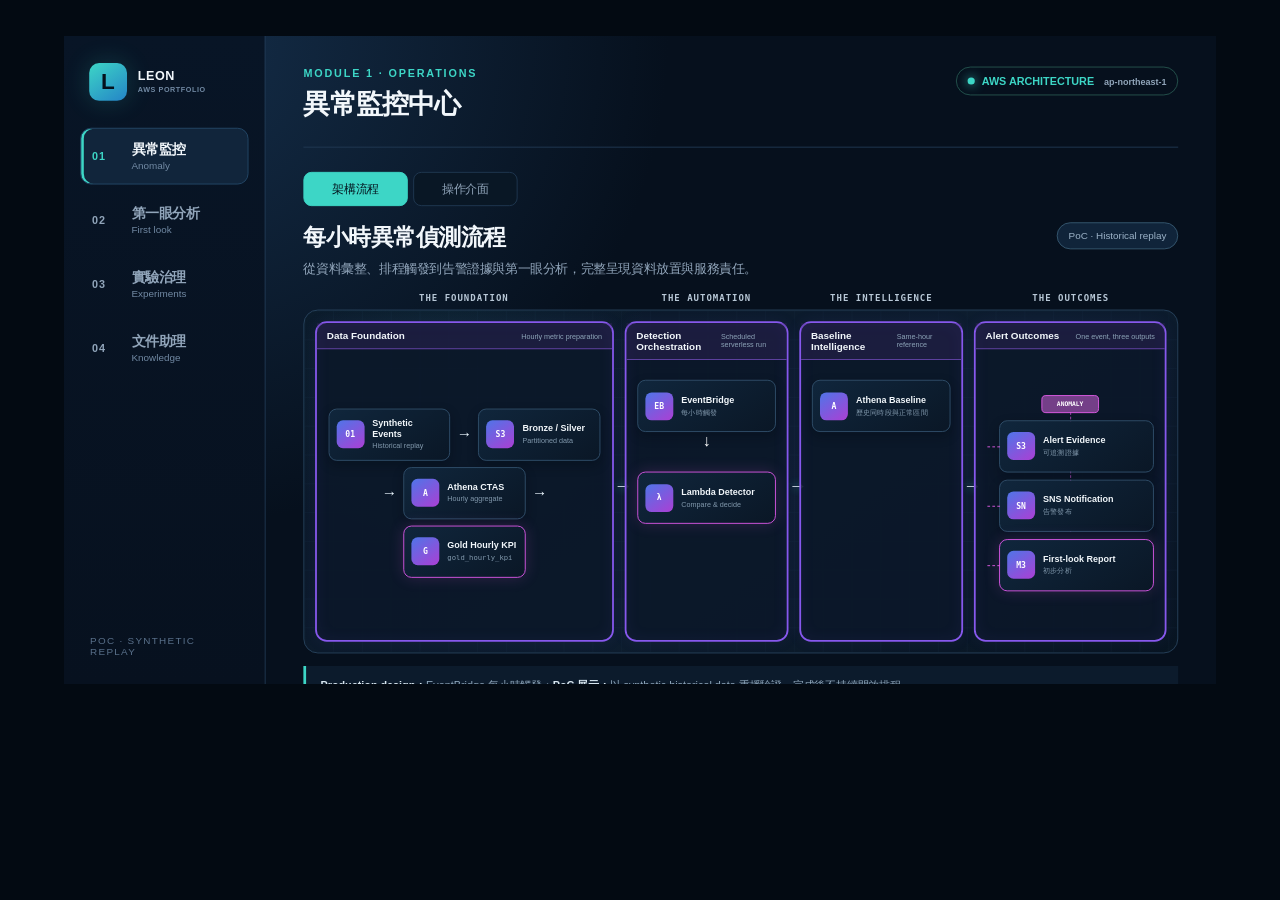
==== commit 91a5dfc4: "Redesign module flows as grouped system maps" ====
--- a/demo_console/index.html
+++ b/demo_console/index.html
@@ -32,15 +32,13 @@
         </div>
         <div class="module-mode active" data-panel="architecture">
           <div class="flow-heading"><div><h2>每小時異常偵測流程</h2><p>從資料彙整、排程觸發到告警證據與第一眼分析，完整呈現資料放置與服務責任。</p></div><span class="snapshot-tag">PoC · Historical replay</span></div>
-          <div class="architecture-flow m1-flow" aria-label="M1 AWS architecture flow">
-            <article><small>INPUT</small><strong>Synthetic Events</strong><span>歷史事件重播</span></article><i>→</i>
-            <article><small>STORAGE</small><strong>S3 Bronze / Silver</strong><span>標準化資料層</span></article><i>→</i>
-            <article><small>TRANSFORM</small><strong>Athena CTAS</strong><span>每小時彙整</span></article><i>→</i>
-            <article class="accent"><small>METRIC STORE</small><strong>S3 Gold Hourly KPI</strong><code>gold_hourly_kpi</code></article><i>→</i>
-            <article><small>SCHEDULE</small><strong>EventBridge</strong><span>每小時觸發</span></article><i>→</i>
-            <article class="accent"><small>DETECTION</small><strong>Lambda Detector</strong><span>Athena 同時段基準</span></article>
+          <div class="map-stage-labels"><span>THE FOUNDATION</span><span>THE AUTOMATION</span><span>THE INTELLIGENCE</span><span>THE OUTCOMES</span></div>
+          <div class="system-map m1-system-map" aria-label="M1 AWS architecture system map">
+            <section class="map-zone zone-foundation"><header><b>Data Foundation</b><small>Hourly metric preparation</small></header><div class="zone-flow"><article class="service-chip"><i>01</i><div><strong>Synthetic Events</strong><span>Historical replay</span></div></article><em>→</em><article class="service-chip"><i>S3</i><div><strong>Bronze / Silver</strong><span>Partitioned data</span></div></article><em>→</em><article class="service-chip"><i>A</i><div><strong>Athena CTAS</strong><span>Hourly aggregate</span></div></article><em>→</em><article class="service-chip highlight"><i>G</i><div><strong>Gold Hourly KPI</strong><code>gold_hourly_kpi</code></div></article></div></section>
+            <section class="map-zone zone-automation"><header><b>Detection Orchestration</b><small>Scheduled serverless run</small></header><article class="service-chip"><i>EB</i><div><strong>EventBridge</strong><span>每小時觸發</span></div></article><span class="vertical-arrow">↓</span><article class="service-chip highlight"><i>λ</i><div><strong>Lambda Detector</strong><span>Compare & decide</span></div></article></section>
+            <section class="map-zone zone-intelligence"><header><b>Baseline Intelligence</b><small>Same-hour reference</small></header><article class="service-chip"><i>A</i><div><strong>Athena Baseline</strong><span>歷史同時段與正常區間</span></div></article></section>
+            <section class="map-zone zone-outcomes"><header><b>Alert Outcomes</b><small>One event, three outputs</small></header><div class="branch-hub"><span>ANOMALY</span></div><article class="service-chip"><i>S3</i><div><strong>Alert Evidence</strong><span>可追溯證據</span></div></article><article class="service-chip"><i>SN</i><div><strong>SNS Notification</strong><span>告警發布</span></div></article><article class="service-chip highlight"><i>M3</i><div><strong>First-look Report</strong><span>初步分析</span></div></article></section>
           </div>
-          <div class="flow-outputs"><span>偵測結果</span><article><strong>S3 Alert Evidence</strong><small>可追溯證據</small></article><article><strong>SNS Notification</strong><small>告警發布</small></article><article><strong>M3 First-look</strong><small>初步分析</small></article></div>
           <p class="architecture-note"><strong>Production design：</strong>EventBridge 每小時觸發；<strong>PoC 展示：</strong>以 synthetic historical data 重播驗證，完成後不持續開啟排程。</p>
         </div>
         <div class="module-mode" data-panel="interface">
@@ -60,19 +58,19 @@
 
       <section class="screen" id="m3">
         <div class="mode-tabs" role="tablist" aria-label="第一眼分析檢視"><button class="mode-tab active" data-mode="architecture">架構流程</button><button class="mode-tab" data-mode="interface">操作介面</button></div>
-        <div class="module-mode active" data-panel="architecture"><div class="flow-heading"><div><h2>第一眼分析流程</h2><p>告警事件經分類與資料查詢後，產出可追溯的初步判讀。</p></div></div><div class="architecture-flow simple-flow"><article><strong>SNS / API</strong><span>事件入口</span></article><i>→</i><article><strong>Lambda</strong><span>流程協調</span></article><i>→</i><article class="accent"><strong>Amazon Bedrock</strong><span>事件分類</span></article><i>→</i><article><strong>Athena</strong><span>指標查詢</span></article><i>→</i><article><strong>S3 / SNS</strong><span>報告與通知</span></article></div><p class="architecture-note">分析結果保留資料來源與證據路徑；內容是第一眼訊號，不替代負責人的根因判定。</p></div>
-        <div class="module-mode" data-panel="interface"><div class="hero-row"><div><h2>第一眼分析報告</h2><p>彙整站點使用與互動指標，輸出可追溯的初步判讀。</p></div><button class="secondary" id="load-report">讀取最新 AWS 報告</button></div><div class="question-card"><span>異常觸發</span><strong>為什麼 Site B 的活躍使用量在 12:00 下跌？</strong><code>anomaly-alert → first-look-report</code></div><div class="report-layout"><article class="report"><div class="report-head"><span class="bot-avatar">AI</span><div><label>FIRST-LOOK ANALYSIS</label><small id="report-generated">等待讀取 S3 證據</small></div></div><div id="report-body" class="report-body empty">按下「讀取最新 AWS 報告」顯示實際分析產出。</div></article><aside class="impact-list"><h3>指標對比</h3><div id="comparison"><p class="muted">尚未載入</p></div><footer><span>來源</span><code id="report-key">—</code></footer></aside></div></div>
+        <div class="module-mode active" data-panel="architecture"><div class="flow-heading"><div><h2>第一眼分析流程</h2><p>告警事件經分類與資料查詢後，產出可追溯的初步判讀。</p></div></div><div class="map-stage-labels three"><span>THE SIGNAL</span><span>THE INTELLIGENCE</span><span>THE OUTCOMES</span></div><div class="system-map compact-map"><section class="map-zone"><header><b>Signal Intake</b><small>Trusted event entry</small></header><article class="service-chip"><i>SN</i><div><strong>SNS / API</strong><span>異常事件入口</span></div></article><span class="vertical-arrow">↓</span><article class="service-chip"><i>λ</i><div><strong>Lambda</strong><span>流程協調</span></div></article></section><section class="map-zone intelligence-zone"><header><b>Analysis Workspace</b><small>Classify, retrieve, compare</small></header><div class="zone-flow"><article class="service-chip highlight"><i>AI</i><div><strong>Amazon Bedrock</strong><span>事件分類</span></div></article><em>↔</em><article class="service-chip"><i>A</i><div><strong>Athena</strong><span>指標與歷史基準</span></div></article></div></section><section class="map-zone outcome-zone"><header><b>Governed Output</b><small>Traceable first look</small></header><article class="service-chip"><i>S3</i><div><strong>Report Evidence</strong><span>報告與來源路徑</span></div></article><article class="service-chip"><i>SN</i><div><strong>Notification</strong><span>分析完成訊號</span></div></article></section></div><p class="architecture-note">分析結果保留資料來源與證據路徑；內容是第一眼訊號，不替代負責人的根因判定。</p></div>
+        <div class="module-mode" data-panel="interface"><div class="hero-row"><div><h2>第一眼分析報告</h2><p>彙整站點使用與互動指標，輸出可追溯的初步判讀。</p></div><button class="secondary" id="load-report">讀取最新 AWS 報告</button></div><div class="question-card"><span>異常觸發</span><strong>為什麼 Site B 的活躍使用量在 13:00 下跌？</strong><code>anomaly-alert → first-look-report</code></div><div class="report-layout"><article class="report"><div class="report-head"><span class="bot-avatar">AI</span><div><label>FIRST-LOOK ANALYSIS</label><small id="report-generated">等待讀取 S3 證據</small></div></div><div id="report-body" class="report-body empty">按下「讀取最新 AWS 報告」顯示實際分析產出。</div></article><aside class="impact-list"><h3>指標對比</h3><div id="comparison"><p class="muted">尚未載入</p></div><footer><span>來源</span><code id="report-key">—</code></footer></aside></div></div>
       </section>
 
       <section class="screen" id="m2">
         <div class="mode-tabs" role="tablist" aria-label="實驗治理檢視"><button class="mode-tab active" data-mode="architecture">架構流程</button><button class="mode-tab" data-mode="interface">操作介面</button></div>
-        <div class="module-mode active" data-panel="architecture"><div class="flow-heading"><div><h2>受治理的實驗流程</h2><p>從請求入口、狀態保存到自動化檢查與控制台結果。</p></div></div><div class="architecture-flow simple-flow"><article><strong>API Gateway</strong><span>受控入口</span></article><i>→</i><article><strong>DynamoDB</strong><span>Registry</span></article><i>→</i><article><strong>Step Functions</strong><span>流程協調</span></article><i>→</i><article class="accent"><strong>Guardrail / SRM</strong><span>健康檢查</span></article><i>→</i><article><strong>Dashboard</strong><span>營運視圖</span></article></div><p class="architecture-note">停止原因、樣本比例檢查與 allocation control 共同保留，讓決策具備可追溯依據。</p></div>
+        <div class="module-mode active" data-panel="architecture"><div class="flow-heading"><div><h2>受治理的實驗流程</h2><p>從請求入口、狀態保存到自動化檢查與控制台結果。</p></div></div><div class="map-stage-labels three"><span>THE CONTROL PLANE</span><span>THE GOVERNANCE</span><span>THE OPERATIONS</span></div><div class="system-map compact-map"><section class="map-zone"><header><b>Experiment Control</b><small>Identity-aware state</small></header><div class="zone-flow"><article class="service-chip"><i>API</i><div><strong>API Gateway</strong><span>受控入口</span></div></article><em>→</em><article class="service-chip"><i>DB</i><div><strong>DynamoDB</strong><span>Experiment Registry</span></div></article></div></section><section class="map-zone intelligence-zone"><header><b>Lifecycle Governance</b><small>Automated decision path</small></header><article class="service-chip"><i>SF</i><div><strong>Step Functions</strong><span>流程協調</span></div></article><span class="vertical-arrow">↓</span><article class="service-chip highlight"><i>G</i><div><strong>Guardrail / SRM</strong><span>健康與樣本檢查</span></div></article></section><section class="map-zone outcome-zone"><header><b>Operating View</b><small>Status and control</small></header><article class="service-chip"><i>UI</i><div><strong>Dashboard</strong><span>狀態與停止原因</span></div></article><article class="service-chip"><i>KS</i><div><strong>Allocation Control</strong><span>Kill switch</span></div></article></section></div><p class="architecture-note">停止原因、樣本比例檢查與 allocation control 共同保留，讓決策具備可追溯依據。</p></div>
         <div class="module-mode" data-panel="interface"><div class="hero-row"><div><h2>實驗營運控制台</h2><p>集中查看跨站實驗、樣本比例與 Guardrail 狀態。</p></div><button class="secondary" id="load-experiments">重新整理 Registry</button></div><div class="summary-grid"><article><label>全部實驗</label><strong id="exp-total">—</strong></article><article><label>執行中</label><strong id="exp-running">—</strong></article><article class="warn"><label>需要處理</label><strong id="exp-action">—</strong></article><article><label>草稿</label><strong id="exp-draft">—</strong></article></div><div class="toolbar"><button class="filter active" data-filter="all">全部</button><button class="filter" data-filter="action">需要處理</button><span id="exp-updated">尚未連線</span></div><div class="experiment-table"><div class="tr th"><span>實驗</span><span>站點 / 產品</span><span>狀態</span><span>健康度</span><span>Allocation</span><span>SRM / 樣本</span></div><div id="experiment-rows"></div></div></div>
       </section>
 
       <section class="screen" id="m4">
         <div class="mode-tabs" role="tablist" aria-label="文件助理檢視"><button class="mode-tab active" data-mode="architecture">架構流程</button><button class="mode-tab" data-mode="interface">操作介面</button></div>
-        <div class="module-mode active" data-panel="architecture"><div class="flow-heading"><div><h2>受治理的知識問答流程</h2><p>身分、入口與知識範圍共同限制回答邊界；資訊不足時先澄清。</p></div></div><div class="architecture-flow simple-flow"><article><strong>IAM</strong><span>身分與權限</span></article><i>→</i><article><strong>API Gateway</strong><span>安全入口</span></article><i>→</i><article class="accent"><strong>Guardrails</strong><span>問題分類</span></article><i>→</i><article><strong>Knowledge Context</strong><span>文件範圍</span></article><i>→</i><article><strong>Bedrock / Ticket</strong><span>回答或轉交</span></article></div><p class="architecture-note">瀏覽器不保存 AWS 憑證；後端依 IAM 身分套用可存取的文件範圍。</p></div>
+        <div class="module-mode active" data-panel="architecture"><div class="flow-heading"><div><h2>受治理的知識問答流程</h2><p>身分、入口與知識範圍共同限制回答邊界；資訊不足時先澄清。</p></div></div><div class="map-stage-labels three"><span>THE SECURITY</span><span>THE KNOWLEDGE</span><span>THE RESOLUTION</span></div><div class="system-map compact-map"><section class="map-zone"><header><b>Role-based Entry</b><small>Identity before retrieval</small></header><div class="zone-flow"><article class="service-chip"><i>IAM</i><div><strong>IAM Identity</strong><span>身分與權限</span></div></article><em>→</em><article class="service-chip"><i>API</i><div><strong>API Gateway</strong><span>簽章請求</span></div></article></div></section><section class="map-zone intelligence-zone"><header><b>Scoped Knowledge Space</b><small>Question and context boundary</small></header><article class="service-chip highlight"><i>G</i><div><strong>Guardrails</strong><span>問題分類</span></div></article><span class="vertical-arrow">↓</span><article class="service-chip"><i>KB</i><div><strong>Knowledge Context</strong><span>身分允許的文件</span></div></article></section><section class="map-zone outcome-zone"><header><b>Resolution Paths</b><small>Answer or structured handoff</small></header><div class="branch-hub"><span>ROUTE</span></div><article class="service-chip"><i>AI</i><div><strong>Bedrock Answer</strong><span>附來源的回覆</span></div></article><article class="service-chip"><i>T</i><div><strong>Ticket Handoff</strong><span>資訊完整後轉交</span></div></article></section></div><p class="architecture-note">瀏覽器不保存 AWS 憑證；後端依 IAM 身分套用可存取的文件範圍。</p></div>
         <div class="module-mode" data-panel="interface"><div class="hero-row"><div><h2>技術文件助理</h2><p>以 IAM 身分隔離知識範圍；資訊不足時先追問環境。</p></div><div class="identity">SIGNED AS <strong>integration-partner</strong></div></div><div class="chat-shell"><div class="chat-head"><div><span class="bot-avatar">AI</span><strong>LEON Integration Knowledge</strong></div><span class="online"><i></i> AWS connected</span></div><div class="messages" id="messages"><div class="message assistant"><p>您好，我可以協助 API 驗證、Webhook 簽章、環境設定與重試機制等技術文件問題。</p><small>Automated guidance · Knowledge scoped</small></div></div><form class="composer" id="chat-form"><input id="chat-input" autocomplete="off" value="How do I verify webhook signatures?" aria-label="Question"><button type="submit" aria-label="Send">➜</button></form></div><div class="chat-proof" id="chat-proof">請求將透過 IAM 簽章送至 API Gateway，瀏覽器不含 AWS 憑證。</div></div>
       </section>
     </section>
--- a/demo_console/modules.css
+++ b/demo_console/modules.css
@@ -6,3 +6,9 @@
 .metric-selectors{display:grid;grid-template-columns:repeat(3,1fr);gap:11px;margin-bottom:12px}.metric-choice{display:grid;grid-template-columns:1fr auto;gap:3px 10px;text-align:left;padding:11px 14px;border:1px solid var(--line);border-radius:11px;background:#0b1a2b;color:var(--text);cursor:pointer}.metric-choice.active{border-color:#3b8e88;background:#10283b}.metric-choice span{font-size:12px;font-weight:700}.metric-choice strong{grid-row:1/3;grid-column:2;font-size:24px;color:var(--cyan)}.metric-choice small{color:var(--muted);font-size:9px}
 .monitor-layout{display:grid;grid-template-columns:1.65fr .65fr;gap:12px}.chart-card,.alert-detail{border:1px solid var(--line);border-radius:13px;background:#091827}.chart-card{padding:13px 15px}.chart-head{display:flex;align-items:flex-start;justify-content:space-between;gap:15px}.chart-head strong,.chart-head small{display:block}.chart-head strong{font-size:14px}.chart-head small{margin-top:3px;color:var(--muted);font-size:9px}.chart-legend{display:flex;gap:11px;color:var(--muted);font-size:9px}.chart-legend span:before{content:"";display:inline-block;width:12px;height:3px;margin-right:4px;vertical-align:middle;background:var(--cyan)}.chart-legend .baseline:before{background:#7994ad}.chart-legend .range:before{height:8px;background:#3dd6c633}.chart-legend .anomaly:before{width:7px;height:7px;border-radius:50%;background:var(--red)}#hourly-chart{display:block;width:100%;height:255px;margin-top:4px}
 .alert-detail{padding:17px;background:linear-gradient(145deg,#241822,#0b1928 60%);border-color:#64343d}.alert-detail>label{color:var(--red);font-size:9px;font-weight:800;letter-spacing:.08em}.alert-detail h3{font-size:15px;line-height:1.4;margin:7px 0 12px}.alert-detail dl{margin:0}.alert-detail dl div{display:flex;justify-content:space-between;padding:7px 0;border-bottom:1px solid #352b37;font-size:11px}.alert-detail dt{color:var(--muted)}.alert-detail dd{margin:0}.alert-detail .negative{color:var(--red)}.alert-detail>code{display:block;margin-top:12px;color:#7994ad;font-size:9px;line-height:1.5;overflow-wrap:anywhere}
+
+/* Conference-style system maps: capability zones, boundaries and branching outcomes. */
+.map-stage-labels{display:grid;grid-template-columns:1.55fr .85fr .85fr 1fr;gap:12px;margin:-18px 0 8px;padding:0 12px;color:#b8c8d7;font:800 10px ui-monospace,SFMono-Regular,Consolas,monospace;letter-spacing:.11em}.map-stage-labels.three{grid-template-columns:1fr 1fr .75fr;margin-top:-12px}.map-stage-labels span{text-align:center}.system-map{position:relative;display:grid;gap:12px;height:382px;padding:12px;border:1px solid #29455f;border-radius:16px;background:linear-gradient(145deg,#0a1727,#0d1d2f 55%,#081522);overflow:hidden}.system-map:before{content:"";position:absolute;inset:0;background:radial-gradient(circle at 15% 10%,#3dd6c610,transparent 27%),linear-gradient(#1831492b 1px,transparent 1px),linear-gradient(90deg,#1831492b 1px,transparent 1px);background-size:auto,32px 32px,32px 32px;pointer-events:none}.m1-system-map{grid-template-columns:1.55fr .85fr .85fr 1fr;grid-template-rows:1fr 1fr}.map-zone{position:relative;z-index:1;border:2px solid #8758ed;border-radius:13px;padding:37px 12px 12px;background:#0b1829e8;box-shadow:inset 0 0 18px #8557ed12,0 0 18px #8557ed12}.map-zone>header{position:absolute;top:0;left:0;right:0;display:flex;align-items:baseline;justify-content:space-between;gap:8px;padding:8px 11px;border-bottom:1px solid #6444a9;background:#3c286a55}.map-zone>header b{font-size:11px}.map-zone>header small{color:#8da4b8;font-size:8px}.zone-foundation{grid-column:1;grid-row:1/3}.zone-automation{grid-column:2;grid-row:1/3}.zone-intelligence{grid-column:3;grid-row:1/3}.zone-outcomes{grid-column:4;grid-row:1/3}.zone-foundation:after,.zone-automation:after,.zone-intelligence:after{content:"→";position:absolute;right:-23px;top:48%;z-index:4;color:#eef8ff;font-size:21px;text-shadow:0 0 10px var(--cyan)}
+.zone-flow{display:flex;align-items:center;justify-content:center;gap:7px;height:100%;flex-wrap:wrap}.zone-flow em{color:#edf8ff;font-size:17px;font-style:normal}.zone-foundation .zone-flow{align-content:center}.zone-foundation .service-chip{flex-basis:calc(50% - 16px)}.service-chip{display:flex;align-items:center;gap:9px;min-height:58px;padding:8px;border:1px solid #31516c;border-radius:9px;background:linear-gradient(145deg,#10263c,#0a1726);box-shadow:0 5px 12px #02091355}.service-chip.highlight{border-color:#e05aec;box-shadow:0 0 16px #d758e52e}.service-chip>i{flex:0 0 31px;height:31px;display:grid;place-items:center;border-radius:7px;background:linear-gradient(145deg,#4f75e8,#ab3fd4);color:#fff;font:900 9px ui-monospace,SFMono-Regular,Consolas,monospace;font-style:normal}.service-chip strong,.service-chip span,.service-chip code{display:block}.service-chip strong{font-size:10px;line-height:1.2}.service-chip span,.service-chip code{margin-top:3px;color:#8299ad;font-size:8px;line-height:1.25}.vertical-arrow{display:block;text-align:center;color:#fff;font-size:18px;line-height:18px}.zone-automation>.service-chip,.zone-intelligence>.service-chip{margin-top:26px}.zone-outcomes{display:flex;flex-direction:column;gap:8px;justify-content:center}.zone-outcomes .branch-hub,.outcome-zone .branch-hub{align-self:center}.branch-hub{position:relative;width:64px;padding:5px 4px;border:1px solid #e35de9;border-radius:5px;background:#743f88;color:#fff;text-align:center;font:800 7px ui-monospace,SFMono-Regular,Consolas,monospace}.branch-hub:after{content:"";position:absolute;left:50%;top:100%;height:133px;border-left:1px dashed #e35de9;opacity:.75}.zone-outcomes .service-chip{position:relative;margin-left:14px}.zone-outcomes .service-chip:before,.outcome-zone .service-chip:before{content:"";position:absolute;right:100%;top:50%;width:14px;border-top:1px dashed #e35de9}
+.compact-map{grid-template-columns:1fr 1fr .75fr;height:360px}.compact-map>.map-zone{display:flex;flex-direction:column;justify-content:center;gap:8px}.compact-map>.map-zone:not(:last-child):after{content:"→";position:absolute;right:-23px;top:48%;z-index:4;color:#eef8ff;font-size:21px;text-shadow:0 0 10px var(--cyan)}.compact-map .zone-flow{height:auto}.compact-map .service-chip{min-height:66px}.intelligence-zone{border-color:#4d7cf0}.intelligence-zone>header{border-color:#3859a8;background:#263d7655}.outcome-zone{border-color:#d654d8}.outcome-zone>header{border-color:#8e3b90;background:#6b286c4d}.outcome-zone .branch-hub:after{height:94px}.outcome-zone .service-chip{position:relative;margin-left:15px}
+.system-map+.architecture-note{margin-top:14px}.flow-heading:has(+.map-stage-labels){margin-bottom:34px}
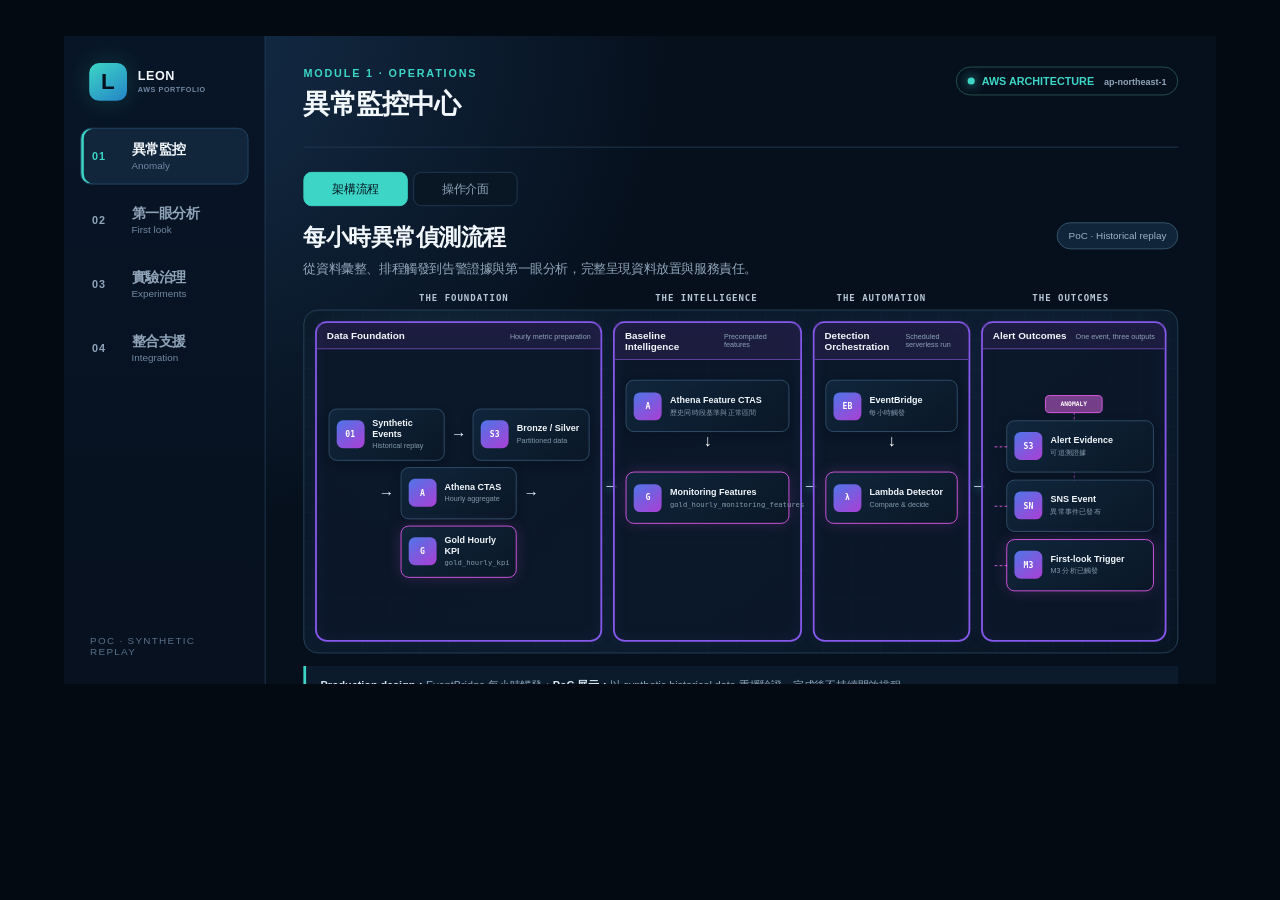
==== commit 0e3195bb: "feat: refresh neutral architecture demo flows" ====
--- a/demo_console/index.html
+++ b/demo_console/index.html
@@ -15,7 +15,7 @@
         <button class="nav active" data-screen="m1"><b>01</b><span>異常監控<small>Anomaly</small></span></button>
         <button class="nav" data-screen="m3"><b>02</b><span>第一眼分析<small>First look</small></span></button>
         <button class="nav" data-screen="m2"><b>03</b><span>實驗治理<small>Experiments</small></span></button>
-        <button class="nav" data-screen="m4"><b>04</b><span>文件助理<small>Knowledge</small></span></button>
+        <button class="nav" data-screen="m4"><b>04</b><span>整合支援<small>Integration</small></span></button>
       </nav>
       <div class="rail-foot">PoC · Synthetic replay</div>
     </aside>
@@ -32,12 +32,12 @@
         </div>
         <div class="module-mode active" data-panel="architecture">
           <div class="flow-heading"><div><h2>每小時異常偵測流程</h2><p>從資料彙整、排程觸發到告警證據與第一眼分析，完整呈現資料放置與服務責任。</p></div><span class="snapshot-tag">PoC · Historical replay</span></div>
-          <div class="map-stage-labels"><span>THE FOUNDATION</span><span>THE AUTOMATION</span><span>THE INTELLIGENCE</span><span>THE OUTCOMES</span></div>
+          <div class="map-stage-labels"><span>THE FOUNDATION</span><span>THE INTELLIGENCE</span><span>THE AUTOMATION</span><span>THE OUTCOMES</span></div>
           <div class="system-map m1-system-map" aria-label="M1 AWS architecture system map">
             <section class="map-zone zone-foundation"><header><b>Data Foundation</b><small>Hourly metric preparation</small></header><div class="zone-flow"><article class="service-chip"><i>01</i><div><strong>Synthetic Events</strong><span>Historical replay</span></div></article><em>→</em><article class="service-chip"><i>S3</i><div><strong>Bronze / Silver</strong><span>Partitioned data</span></div></article><em>→</em><article class="service-chip"><i>A</i><div><strong>Athena CTAS</strong><span>Hourly aggregate</span></div></article><em>→</em><article class="service-chip highlight"><i>G</i><div><strong>Gold Hourly KPI</strong><code>gold_hourly_kpi</code></div></article></div></section>
+            <section class="map-zone zone-intelligence"><header><b>Baseline Intelligence</b><small>Precomputed features</small></header><article class="service-chip"><i>A</i><div><strong>Athena Feature CTAS</strong><span>歷史同時段基準與正常區間</span></div></article><span class="vertical-arrow">↓</span><article class="service-chip highlight"><i>G</i><div><strong>Monitoring Features</strong><code>gold_hourly_monitoring_features</code></div></article></section>
             <section class="map-zone zone-automation"><header><b>Detection Orchestration</b><small>Scheduled serverless run</small></header><article class="service-chip"><i>EB</i><div><strong>EventBridge</strong><span>每小時觸發</span></div></article><span class="vertical-arrow">↓</span><article class="service-chip highlight"><i>λ</i><div><strong>Lambda Detector</strong><span>Compare & decide</span></div></article></section>
-            <section class="map-zone zone-intelligence"><header><b>Baseline Intelligence</b><small>Same-hour reference</small></header><article class="service-chip"><i>A</i><div><strong>Athena Baseline</strong><span>歷史同時段與正常區間</span></div></article></section>
-            <section class="map-zone zone-outcomes"><header><b>Alert Outcomes</b><small>One event, three outputs</small></header><div class="branch-hub"><span>ANOMALY</span></div><article class="service-chip"><i>S3</i><div><strong>Alert Evidence</strong><span>可追溯證據</span></div></article><article class="service-chip"><i>SN</i><div><strong>SNS Notification</strong><span>告警發布</span></div></article><article class="service-chip highlight"><i>M3</i><div><strong>First-look Report</strong><span>初步分析</span></div></article></section>
+            <section class="map-zone zone-outcomes"><header><b>Alert Outcomes</b><small>One event, three outputs</small></header><div class="branch-hub"><span>ANOMALY</span></div><article class="service-chip"><i>S3</i><div><strong>Alert Evidence</strong><span>可追溯證據</span></div></article><article class="service-chip"><i>SN</i><div><strong>SNS Event</strong><span>異常事件已發布</span></div></article><article class="service-chip highlight"><i>M3</i><div><strong>First-look Trigger</strong><span>M3 分析已觸發</span></div></article></section>
           </div>
           <p class="architecture-note"><strong>Production design：</strong>EventBridge 每小時觸發；<strong>PoC 展示：</strong>以 synthetic historical data 重播驗證，完成後不持續開啟排程。</p>
         </div>
@@ -47,31 +47,31 @@
           <div class="metric-selectors" role="tablist" aria-label="監控指標">
             <button class="metric-choice active" data-metric="activeUsers"><span>每小時活躍使用者</span><strong>2</strong><small>13:00 snapshot</small></button>
             <button class="metric-choice" data-metric="sessions"><span>每小時工作階段</span><strong>2</strong><small>13:00 snapshot</small></button>
-            <button class="metric-choice" data-metric="interactions"><span>完成互動數</span><strong>8</strong><small>13:00 snapshot</small></button>
+            <button class="metric-choice" data-metric="processedEvents"><span>每小時資料處理量</span><strong>19</strong><small>13:00 snapshot</small></button>
           </div>
           <div class="monitor-layout">
             <article class="chart-card"><div class="chart-head"><div><strong id="chart-title">每小時活躍使用者</strong><small id="chart-subtitle">Site B · 2026-06-10 · 同時段歷史基準</small></div><div class="chart-legend"><span class="actual">實際值</span><span class="baseline">歷史基準</span><span class="range">正常範圍</span><span class="anomaly">異常</span></div></div><canvas id="hourly-chart" width="920" height="255" aria-label="每小時實際值、歷史基準、正常範圍與異常點折線圖"></canvas></article>
-            <aside class="alert-detail"><label>13:05 · ANOMALY DETECTED</label><h3>Site B 活躍使用者低於正常範圍</h3><dl><div><dt>實際 / 基準</dt><dd>2 / 9.3</dd></div><div><dt>偏離程度</dt><dd class="negative">−78.5%</dd></div><div><dt>SNS</dt><dd>已發布</dd></div><div><dt>First-look</dt><dd>Ready</dd></div></dl><code>gold/anomaly_alerts/site_b_2026-06-10T13.json</code></aside>
+            <aside class="alert-detail"><label>13:05 · ANOMALY DETECTED</label><h3>Site B 活躍使用者低於正常範圍</h3><dl><div><dt>實際 / 基準</dt><dd>2 / 9.3</dd></div><div><dt>偏離程度</dt><dd class="negative">−78.5%</dd></div><div><dt>SNS Event</dt><dd>已發布</dd></div><div><dt>M3 Report</dt><dd>已產生</dd></div></dl><button class="detail-link" id="open-first-look">查看第一眼分析 →</button><code>gold/anomaly_alerts/site_b_2026-06-10T13.json</code></aside>
           </div>
         </div>
       </section>
 
       <section class="screen" id="m3">
         <div class="mode-tabs" role="tablist" aria-label="第一眼分析檢視"><button class="mode-tab active" data-mode="architecture">架構流程</button><button class="mode-tab" data-mode="interface">操作介面</button></div>
-        <div class="module-mode active" data-panel="architecture"><div class="flow-heading"><div><h2>第一眼分析流程</h2><p>告警事件經分類與資料查詢後，產出可追溯的初步判讀。</p></div></div><div class="map-stage-labels three"><span>THE SIGNAL</span><span>THE INTELLIGENCE</span><span>THE OUTCOMES</span></div><div class="system-map compact-map"><section class="map-zone"><header><b>Signal Intake</b><small>Trusted event entry</small></header><article class="service-chip"><i>SN</i><div><strong>SNS / API</strong><span>異常事件入口</span></div></article><span class="vertical-arrow">↓</span><article class="service-chip"><i>λ</i><div><strong>Lambda</strong><span>流程協調</span></div></article></section><section class="map-zone intelligence-zone"><header><b>Analysis Workspace</b><small>Classify, retrieve, compare</small></header><div class="zone-flow"><article class="service-chip highlight"><i>AI</i><div><strong>Amazon Bedrock</strong><span>事件分類</span></div></article><em>↔</em><article class="service-chip"><i>A</i><div><strong>Athena</strong><span>指標與歷史基準</span></div></article></div></section><section class="map-zone outcome-zone"><header><b>Governed Output</b><small>Traceable first look</small></header><article class="service-chip"><i>S3</i><div><strong>Report Evidence</strong><span>報告與來源路徑</span></div></article><article class="service-chip"><i>SN</i><div><strong>Notification</strong><span>分析完成訊號</span></div></article></section></div><p class="architecture-note">分析結果保留資料來源與證據路徑；內容是第一眼訊號，不替代負責人的根因判定。</p></div>
-        <div class="module-mode" data-panel="interface"><div class="hero-row"><div><h2>第一眼分析報告</h2><p>彙整站點使用與互動指標，輸出可追溯的初步判讀。</p></div><button class="secondary" id="load-report">讀取最新 AWS 報告</button></div><div class="question-card"><span>異常觸發</span><strong>為什麼 Site B 的活躍使用量在 13:00 下跌？</strong><code>anomaly-alert → first-look-report</code></div><div class="report-layout"><article class="report"><div class="report-head"><span class="bot-avatar">AI</span><div><label>FIRST-LOOK ANALYSIS</label><small id="report-generated">等待讀取 S3 證據</small></div></div><div id="report-body" class="report-body empty">按下「讀取最新 AWS 報告」顯示實際分析產出。</div></article><aside class="impact-list"><h3>指標對比</h3><div id="comparison"><p class="muted">尚未載入</p></div><footer><span>來源</span><code id="report-key">—</code></footer></aside></div></div>
+        <div class="module-mode active" data-panel="architecture"><div class="flow-heading"><div><h2>第一眼分析流程</h2><p>先由 Athena 取得可信數據，再由 Bedrock 將結果整理成初步摘要。</p></div></div><div class="map-stage-labels three"><span>THE SIGNAL</span><span>THE INTELLIGENCE</span><span>THE OUTCOMES</span></div><div class="system-map compact-map"><section class="map-zone"><header><b>Signal Intake</b><small>Trusted event entry</small></header><article class="service-chip"><i>SN</i><div><strong>SNS Event</strong><span>M1 異常事件</span></div></article><span class="vertical-arrow">↓</span><article class="service-chip"><i>λ</i><div><strong>First-look Lambda</strong><span>流程協調</span></div></article></section><section class="map-zone intelligence-zone"><header><b>Evidence Before Narrative</b><small>Query first, summarize second</small></header><div class="zone-flow"><article class="service-chip"><i>A</i><div><strong>Athena</strong><span>實際值與預先計算基準</span></div></article><em>→</em><article class="service-chip highlight"><i>AI</i><div><strong>Amazon Bedrock</strong><span>根據查詢結果撰寫摘要</span></div></article></div></section><section class="map-zone outcome-zone"><header><b>Governed Output</b><small>Traceable first look</small></header><article class="service-chip"><i>S3</i><div><strong>Report Evidence</strong><span>報告與來源路徑</span></div></article><article class="service-chip"><i>SN</i><div><strong>Report Event</strong><span>分析完成事件</span></div></article><article class="service-chip"><i>Q</i><div><strong>SQS Audit</strong><span>交付稽核紀錄</span></div></article></section></div><p class="architecture-note"><strong>Athena 負責數字，Bedrock 負責文字。</strong> 這是第一眼訊號，不替代負責人的根因判定。</p></div>
+        <div class="module-mode" data-panel="interface"><div class="hero-row"><div><h2>第一眼分析報告</h2><p>異常發生後已自動完成第一輪數據整理，不需先按按鈕才能理解結果。</p></div><div class="report-actions"><span class="snapshot-tag">PoC snapshot · Hourly demo</span><button class="secondary" id="load-report">讀取已部署報告</button></div></div><div class="question-card"><span>異常觸發</span><strong>為什麼 Site B 的活躍使用量在 13:00 下跌？</strong><code>M1 anomaly → M3 first look</code></div><div class="report-layout"><article class="report"><div class="report-head"><span class="bot-avatar">AI</span><div><label>FIRST-LOOK ANALYSIS</label><small id="report-generated">PoC snapshot · 2026-06-10 13:06</small></div></div><div id="report-body" class="report-body"><h3>初步摘要</h3><p>Site B 在 13:00 出現跨指標的同步下降。建議先確認資料接收與服務可用性，再判斷是否為實際使用行為變化。</p><h3>觀察到的變化</h3><ul><li><strong>每小時活躍使用者：</strong>2，歷史同時段基準 9.3（−78.5%）</li><li><strong>每小時工作階段：</strong>2，歷史同時段基準 8.1（−75.3%）</li><li><strong>每小時資料處理量：</strong>19，歷史同時段基準 81.6（−76.7%）</li></ul><h3>判讀邊界</h3><p>三項指標同步下降是需要調查的訊號，但目前證據不足以直接判定根因。這份報告提供第一輪排查方向，不會自動執行修復。</p></div></article><aside class="impact-list"><h3>指標對比</h3><div id="comparison"><div class="comparison-row"><div><strong>ACTIVE USERS</strong><small>2 vs 9.3</small></div><span>−78.5%</span></div><div class="comparison-row"><div><strong>SESSIONS</strong><small>2 vs 8.1</small></div><span>−75.3%</span></div><div class="comparison-row"><div><strong>PROCESSED EVENTS</strong><small>19 vs 81.6</small></div><span>−76.7%</span></div></div><footer><span>DEMO EVIDENCE PATH</span><code id="report-key">gold/first_look_reports/site_b_2026-06-10T13_hourly.json</code></footer></aside></div></div>
       </section>
 
       <section class="screen" id="m2">
         <div class="mode-tabs" role="tablist" aria-label="實驗治理檢視"><button class="mode-tab active" data-mode="architecture">架構流程</button><button class="mode-tab" data-mode="interface">操作介面</button></div>
-        <div class="module-mode active" data-panel="architecture"><div class="flow-heading"><div><h2>受治理的實驗流程</h2><p>從請求入口、狀態保存到自動化檢查與控制台結果。</p></div></div><div class="map-stage-labels three"><span>THE CONTROL PLANE</span><span>THE GOVERNANCE</span><span>THE OPERATIONS</span></div><div class="system-map compact-map"><section class="map-zone"><header><b>Experiment Control</b><small>Identity-aware state</small></header><div class="zone-flow"><article class="service-chip"><i>API</i><div><strong>API Gateway</strong><span>受控入口</span></div></article><em>→</em><article class="service-chip"><i>DB</i><div><strong>DynamoDB</strong><span>Experiment Registry</span></div></article></div></section><section class="map-zone intelligence-zone"><header><b>Lifecycle Governance</b><small>Automated decision path</small></header><article class="service-chip"><i>SF</i><div><strong>Step Functions</strong><span>流程協調</span></div></article><span class="vertical-arrow">↓</span><article class="service-chip highlight"><i>G</i><div><strong>Guardrail / SRM</strong><span>健康與樣本檢查</span></div></article></section><section class="map-zone outcome-zone"><header><b>Operating View</b><small>Status and control</small></header><article class="service-chip"><i>UI</i><div><strong>Dashboard</strong><span>狀態與停止原因</span></div></article><article class="service-chip"><i>KS</i><div><strong>Allocation Control</strong><span>Kill switch</span></div></article></section></div><p class="architecture-note">停止原因、樣本比例檢查與 allocation control 共同保留，讓決策具備可追溯依據。</p></div>
-        <div class="module-mode" data-panel="interface"><div class="hero-row"><div><h2>實驗營運控制台</h2><p>集中查看跨站實驗、樣本比例與 Guardrail 狀態。</p></div><button class="secondary" id="load-experiments">重新整理 Registry</button></div><div class="summary-grid"><article><label>全部實驗</label><strong id="exp-total">—</strong></article><article><label>執行中</label><strong id="exp-running">—</strong></article><article class="warn"><label>需要處理</label><strong id="exp-action">—</strong></article><article><label>草稿</label><strong id="exp-draft">—</strong></article></div><div class="toolbar"><button class="filter active" data-filter="all">全部</button><button class="filter" data-filter="action">需要處理</button><span id="exp-updated">尚未連線</span></div><div class="experiment-table"><div class="tr th"><span>實驗</span><span>站點 / 產品</span><span>狀態</span><span>健康度</span><span>Allocation</span><span>SRM / 樣本</span></div><div id="experiment-rows"></div></div></div>
+        <div class="module-mode active" data-panel="architecture"><div class="flow-heading"><div><h2>受治理的實驗流程</h2><p>身分驗證、初始分組檢查與每小時監控各自有明確責任和通過／失敗路徑。</p></div></div><div class="map-stage-labels"><span>THE SECURITY</span><span>THE LIFECYCLE</span><span>THE MONITORING</span><span>THE OUTCOMES</span></div><div class="system-map governance-map"><section class="map-zone"><header><b>Identity-aware Control</b><small>Signed write path</small></header><article class="service-chip"><i>IAM</i><div><strong>IAM Identity</strong><span>SigV4 簽章</span></div></article><span class="vertical-arrow">↓</span><article class="service-chip"><i>API</i><div><strong>API Gateway</strong><span>AWS_IAM 驗證</span></div></article><span class="vertical-arrow">↓</span><article class="service-chip"><i>DB</i><div><strong>DynamoDB Registry</strong><span>中央實驗狀態</span></div></article></section><section class="map-zone"><header><b>Experiment Lifecycle</b><small>Initial decision</small></header><article class="service-chip"><i>SF</i><div><strong>Step Functions</strong><span>Assignment</span></div></article><span class="vertical-arrow">↓</span><article class="service-chip highlight"><i>S1</i><div><strong>Initial SRM</strong><span>FAIL → STOP · PASS → RUN</span></div></article></section><section class="map-zone intelligence-zone"><header><b>Hourly Live Monitoring</b><small>EventBridge schedule</small></header><article class="service-chip"><i>EB</i><div><strong>EventBridge</strong><span>每小時觸發</span></div></article><span class="vertical-arrow">↓</span><article class="service-chip"><i>S2</i><div><strong>Exposure SRM</strong><span>FAIL → STOP</span></div></article><span class="vertical-arrow">↓ PASS / BUILDING</span><article class="service-chip highlight"><i>G</i><div><strong>Athena Guardrail</strong><span>PASS → CONTINUE · FAIL → STOP</span></div></article></section><section class="map-zone outcome-zone"><header><b>Governed Outcomes</b><small>Explicit branches</small></header><article class="service-chip pass-chip"><i>✓</i><div><strong>Continue</strong><span>保存健康狀態</span></div></article><article class="service-chip stop-chip"><i>!</i><div><strong>Auto-stop</strong><span>stopped_early · Allocation OFF</span></div></article><article class="service-chip"><i>SN</i><div><strong>SNS Event</strong><span>停止原因已發布</span></div></article><article class="service-chip"><i>AI</i><div><strong>Normal Completion</strong><span>Analysis → Bedrock Readout</span></div></article></section></div><p class="architecture-note"><strong>SRM 先於 Guardrail：</strong>分流已失真時不再解讀核心指標；通過後才查詢實際曝光 cohort 的 hourly KPI。</p></div>
+        <div class="module-mode" data-panel="interface"><div class="hero-row"><div><h2>實驗營運控制台</h2><p>預設展示可檢查的 PoC snapshot；Registry 同步保留為次要操作。</p></div><div class="report-actions"><span class="snapshot-tag">PoC snapshot · 6 experiments</span><button class="secondary" id="load-experiments">同步 AWS Registry</button></div></div><div class="summary-grid"><article><label>全部實驗</label><strong id="exp-total">6</strong></article><article><label>執行中</label><strong id="exp-running">2</strong></article><article class="warn"><label>需要處理</label><strong id="exp-action">2</strong></article><article><label>草稿</label><strong id="exp-draft">1</strong></article></div><div class="toolbar"><button class="filter active" data-filter="all">全部</button><button class="filter" data-filter="action">需要處理</button><span id="exp-updated">PoC snapshot · Synthetic registry</span></div><div class="experiment-console"><div class="experiment-table"><div class="tr th"><span>實驗</span><span>站點 / 產品</span><span>狀態</span><span>健康度</span><span>Allocation</span><span>SRM / 樣本</span></div><div id="experiment-rows"></div></div><aside class="experiment-detail" id="experiment-detail"><label>AUTO-STOP EVIDENCE</label><h3>Navigation Layout Test</h3><div class="decision-step pass"><b>Initial SRM</b><span>Passed</span><small>342 / 342 · expected 50 / 50</small></div><div class="decision-step pass"><b>Hourly Exposure SRM</b><span>Passed</span><small>p-value 0.42 · n=684</small></div><div class="decision-step fail"><b>Hourly Guardrail</b><span>Breached</span><small>Sessions 68 · minimum 120</small></div><div class="system-actions"><b>System actions</b><span>✓ state → stopped_early</span><span>✓ allocation → disabled</span><span>✓ Step Functions → stopped</span><span>✓ SNS event → published</span></div></aside></div></div>
       </section>
 
       <section class="screen" id="m4">
-        <div class="mode-tabs" role="tablist" aria-label="文件助理檢視"><button class="mode-tab active" data-mode="architecture">架構流程</button><button class="mode-tab" data-mode="interface">操作介面</button></div>
-        <div class="module-mode active" data-panel="architecture"><div class="flow-heading"><div><h2>受治理的知識問答流程</h2><p>身分、入口與知識範圍共同限制回答邊界；資訊不足時先澄清。</p></div></div><div class="map-stage-labels three"><span>THE SECURITY</span><span>THE KNOWLEDGE</span><span>THE RESOLUTION</span></div><div class="system-map compact-map"><section class="map-zone"><header><b>Role-based Entry</b><small>Identity before retrieval</small></header><div class="zone-flow"><article class="service-chip"><i>IAM</i><div><strong>IAM Identity</strong><span>身分與權限</span></div></article><em>→</em><article class="service-chip"><i>API</i><div><strong>API Gateway</strong><span>簽章請求</span></div></article></div></section><section class="map-zone intelligence-zone"><header><b>Scoped Knowledge Space</b><small>Question and context boundary</small></header><article class="service-chip highlight"><i>G</i><div><strong>Guardrails</strong><span>問題分類</span></div></article><span class="vertical-arrow">↓</span><article class="service-chip"><i>KB</i><div><strong>Knowledge Context</strong><span>身分允許的文件</span></div></article></section><section class="map-zone outcome-zone"><header><b>Resolution Paths</b><small>Answer or structured handoff</small></header><div class="branch-hub"><span>ROUTE</span></div><article class="service-chip"><i>AI</i><div><strong>Bedrock Answer</strong><span>附來源的回覆</span></div></article><article class="service-chip"><i>T</i><div><strong>Ticket Handoff</strong><span>資訊完整後轉交</span></div></article></section></div><p class="architecture-note">瀏覽器不保存 AWS 憑證；後端依 IAM 身分套用可存取的文件範圍。</p></div>
-        <div class="module-mode" data-panel="interface"><div class="hero-row"><div><h2>技術文件助理</h2><p>以 IAM 身分隔離知識範圍；資訊不足時先追問環境。</p></div><div class="identity">SIGNED AS <strong>integration-partner</strong></div></div><div class="chat-shell"><div class="chat-head"><div><span class="bot-avatar">AI</span><strong>LEON Integration Knowledge</strong></div><span class="online"><i></i> AWS connected</span></div><div class="messages" id="messages"><div class="message assistant"><p>您好，我可以協助 API 驗證、Webhook 簽章、環境設定與重試機制等技術文件問題。</p><small>Automated guidance · Knowledge scoped</small></div></div><form class="composer" id="chat-form"><input id="chat-input" autocomplete="off" value="How do I verify webhook signatures?" aria-label="Question"><button type="submit" aria-label="Send">➜</button></form></div><div class="chat-proof" id="chat-proof">請求將透過 IAM 簽章送至 API Gateway，瀏覽器不含 AWS 憑證。</div></div>
+        <div class="mode-tabs" role="tablist" aria-label="整合支援檢視"><button class="mode-tab active" data-mode="architecture">架構流程</button><button class="mode-tab" data-mode="interface">操作介面</button></div>
+        <div class="module-mode active" data-panel="architecture"><div class="flow-heading"><div><h2>合作夥伴整合支援流程</h2><p>身分、問題分類與知識範圍共同決定回答、追問、拒絕或建立案件。</p></div></div><div class="map-stage-labels"><span>THE SECURITY</span><span>THE TRIAGE</span><span>THE KNOWLEDGE</span><span>THE RESOLUTION</span></div><div class="system-map m4-system-map"><section class="map-zone"><header><b>Role-based Entry</b><small>Identity before content</small></header><article class="service-chip"><i>IAM</i><div><strong>Partner Identity</strong><span>供應端／客戶端 scope</span></div></article><span class="vertical-arrow">↓</span><article class="service-chip"><i>API</i><div><strong>API Gateway</strong><span>SigV4 簽章請求</span></div></article></section><section class="map-zone"><header><b>Safety & Triage</b><small>Code-owned decisions</small></header><article class="service-chip highlight"><i>G</i><div><strong>ApplyGuardrail</strong><span>不安全內容先阻擋</span></div></article><span class="vertical-arrow">↓</span><article class="service-chip"><i>R</i><div><strong>Scope / Completeness</strong><span>範圍外拒絕 · 資訊不足追問</span></div></article></section><section class="map-zone intelligence-zone"><header><b>Scoped Knowledge</b><small>Only when answerable</small></header><article class="service-chip"><i>KB</i><div><strong>Identity Context</strong><span>身分允許的整合知識</span></div></article><span class="vertical-arrow">↓</span><article class="service-chip highlight"><i>AI</i><div><strong>Amazon Bedrock</strong><span>Grounded answer</span></div></article></section><section class="map-zone outcome-zone"><header><b>Resolution Paths</b><small>Explicit outcomes</small></header><article class="service-chip pass-chip"><i>✓</i><div><strong>Answered</strong><span>自助完成</span></div></article><article class="service-chip"><i>?</i><div><strong>Clarification</strong><span>先補環境資訊</span></div></article><article class="service-chip stop-chip"><i>×</i><div><strong>Out of Scope</strong><span>範圍外問題拒絕</span></div></article><article class="service-chip"><i>T</i><div><strong>DynamoDB Ticket</strong><span>知識不足才轉交</span></div></article></section></div><p class="architecture-note"><strong>例行通知走獨立路徑：</strong>內部 IAM → Notification API → SNS → SQS audit；PoC 不主動聯絡外部接收者。</p></div>
+        <div class="module-mode" data-panel="interface"><div class="hero-row"><div><h2>整合支援</h2><p>錄影可依序展示正常回答與範圍外拒絕，直接看見治理邊界。</p></div><div class="identity">SIGNED AS <strong>integration-partner</strong></div></div><div class="support-scenarios" aria-label="Demo scenarios"><button class="scenario-button active" data-demo-question="How do I verify webhook signatures?"><b>01 · 正常整合問題</b><span>受支援問題 → Grounded answer</span></button><button class="scenario-button" data-demo-question="Who won the football match last night?"><b>02 · 範圍外問題</b><span>非整合問題 → OUT_OF_SCOPE</span></button></div><div class="chat-shell support-chat"><div class="chat-head"><div><span class="bot-avatar">AI</span><strong>LEON Partner Integration Support</strong></div><span class="online"><i></i> AWS connected</span></div><div class="messages" id="messages"><div class="message assistant"><p>您好，我可以協助 API 驗證、Webhook 簽章、環境設定與重試機制等整合問題。</p><small>Identity-scoped support · Governed response</small></div></div><form class="composer" id="chat-form"><input id="chat-input" autocomplete="off" value="How do I verify webhook signatures?" aria-label="Question"><button type="submit" aria-label="Send">➜</button></form></div><div class="chat-proof" id="chat-proof">請求將透過 IAM 簽章送至 API Gateway；範圍外問題不會進入知識回答。</div></div>
       </section>
     </section>
   </main>
--- a/demo_console/modules.css
+++ b/demo_console/modules.css
@@ -12,3 +12,10 @@
 .zone-flow{display:flex;align-items:center;justify-content:center;gap:7px;height:100%;flex-wrap:wrap}.zone-flow em{color:#edf8ff;font-size:17px;font-style:normal}.zone-foundation .zone-flow{align-content:center}.zone-foundation .service-chip{flex-basis:calc(50% - 16px)}.service-chip{display:flex;align-items:center;gap:9px;min-height:58px;padding:8px;border:1px solid #31516c;border-radius:9px;background:linear-gradient(145deg,#10263c,#0a1726);box-shadow:0 5px 12px #02091355}.service-chip.highlight{border-color:#e05aec;box-shadow:0 0 16px #d758e52e}.service-chip>i{flex:0 0 31px;height:31px;display:grid;place-items:center;border-radius:7px;background:linear-gradient(145deg,#4f75e8,#ab3fd4);color:#fff;font:900 9px ui-monospace,SFMono-Regular,Consolas,monospace;font-style:normal}.service-chip strong,.service-chip span,.service-chip code{display:block}.service-chip strong{font-size:10px;line-height:1.2}.service-chip span,.service-chip code{margin-top:3px;color:#8299ad;font-size:8px;line-height:1.25}.vertical-arrow{display:block;text-align:center;color:#fff;font-size:18px;line-height:18px}.zone-automation>.service-chip,.zone-intelligence>.service-chip{margin-top:26px}.zone-outcomes{display:flex;flex-direction:column;gap:8px;justify-content:center}.zone-outcomes .branch-hub,.outcome-zone .branch-hub{align-self:center}.branch-hub{position:relative;width:64px;padding:5px 4px;border:1px solid #e35de9;border-radius:5px;background:#743f88;color:#fff;text-align:center;font:800 7px ui-monospace,SFMono-Regular,Consolas,monospace}.branch-hub:after{content:"";position:absolute;left:50%;top:100%;height:133px;border-left:1px dashed #e35de9;opacity:.75}.zone-outcomes .service-chip{position:relative;margin-left:14px}.zone-outcomes .service-chip:before,.outcome-zone .service-chip:before{content:"";position:absolute;right:100%;top:50%;width:14px;border-top:1px dashed #e35de9}
 .compact-map{grid-template-columns:1fr 1fr .75fr;height:360px}.compact-map>.map-zone{display:flex;flex-direction:column;justify-content:center;gap:8px}.compact-map>.map-zone:not(:last-child):after{content:"→";position:absolute;right:-23px;top:48%;z-index:4;color:#eef8ff;font-size:21px;text-shadow:0 0 10px var(--cyan)}.compact-map .zone-flow{height:auto}.compact-map .service-chip{min-height:66px}.intelligence-zone{border-color:#4d7cf0}.intelligence-zone>header{border-color:#3859a8;background:#263d7655}.outcome-zone{border-color:#d654d8}.outcome-zone>header{border-color:#8e3b90;background:#6b286c4d}.outcome-zone .branch-hub:after{height:94px}.outcome-zone .service-chip{position:relative;margin-left:15px}
 .system-map+.architecture-note{margin-top:14px}.flow-heading:has(+.map-stage-labels){margin-bottom:34px}
+.report-actions{display:flex;align-items:center;gap:9px}.report-actions .snapshot-tag{font-size:9px;padding:7px 10px}.detail-link{width:100%;margin:10px 0 2px;padding:8px;border:1px solid #e05aec;border-radius:8px;background:#6d337255;color:#ffdfff;font:700 10px inherit;cursor:pointer}
+.governance-map,.m4-system-map{grid-template-columns:repeat(4,1fr);height:382px}.governance-map>.map-zone,.m4-system-map>.map-zone{display:flex;flex-direction:column;justify-content:center;gap:6px}.governance-map>.map-zone:not(:last-child):after,.m4-system-map>.map-zone:not(:last-child):after{content:"→";position:absolute;right:-23px;top:48%;z-index:4;color:#eef8ff;font-size:21px;text-shadow:0 0 10px var(--cyan)}.governance-map .service-chip,.m4-system-map .service-chip{min-height:54px}.governance-map .vertical-arrow,.m4-system-map .vertical-arrow{font-size:13px;line-height:13px}.pass-chip{border-color:#2d7c70}.pass-chip>i{background:linear-gradient(145deg,#2b8f81,#3dd6c6);color:#052019}.stop-chip{border-color:#873b48}.stop-chip>i{background:linear-gradient(145deg,#a33d52,#ff6b72)}
+.experiment-console{display:grid;grid-template-columns:1.7fr .72fr;gap:12px}.experiment-console .experiment-table{height:315px;overflow:auto}.exp-row{width:100%;border-width:0 0 1px;background:transparent;color:var(--text);text-align:left;font-family:inherit;cursor:pointer}.exp-row.selected{background:#122b42;box-shadow:inset 3px 0 var(--cyan)}.experiment-detail{border:1px solid #633743;border-radius:13px;background:linear-gradient(145deg,#241822,#0b1928 65%);padding:15px;overflow:auto}.experiment-detail>label{color:var(--red);font-size:9px;font-weight:800;letter-spacing:.1em}.experiment-detail h3{margin:5px 0 10px;font-size:15px}.decision-step{display:grid;grid-template-columns:1fr auto;gap:3px 8px;padding:8px 0;border-bottom:1px solid #352b37}.decision-step b,.decision-step span{font-size:10px}.decision-step small{grid-column:1/3;color:var(--muted);font-size:8px}.decision-step.pass span{color:var(--cyan)}.decision-step.fail span{color:var(--red)}.decision-step.muted-step{opacity:.6}.system-actions{display:flex;flex-direction:column;gap:4px;margin-top:10px}.system-actions b{font-size:10px;margin-bottom:2px}.system-actions span{color:#9eb2c3;font-size:9px}
+.support-scenarios{display:grid;grid-template-columns:1fr 1fr;gap:10px;margin:14px 0 10px}.scenario-button{display:grid;gap:3px;padding:10px 13px;border:1px solid var(--line);border-radius:10px;background:#0b1a2b;color:var(--text);text-align:left;cursor:pointer}.scenario-button.active{border-color:var(--cyan);background:#10283b}.scenario-button b{font-size:11px}.scenario-button span{color:var(--muted);font-size:9px}.support-chat{margin-top:0;height:395px}.support-chat .messages{padding-top:14px;padding-bottom:14px}.message.scope-blocked{border-color:#70404a;background:#2b1820}.message.scope-blocked small{color:#ff9ca2}
+
+/* M1 prepares the baseline before the scheduler invokes the detector. */
+.m1-system-map .zone-intelligence{grid-column:2}.m1-system-map .zone-automation{grid-column:3}
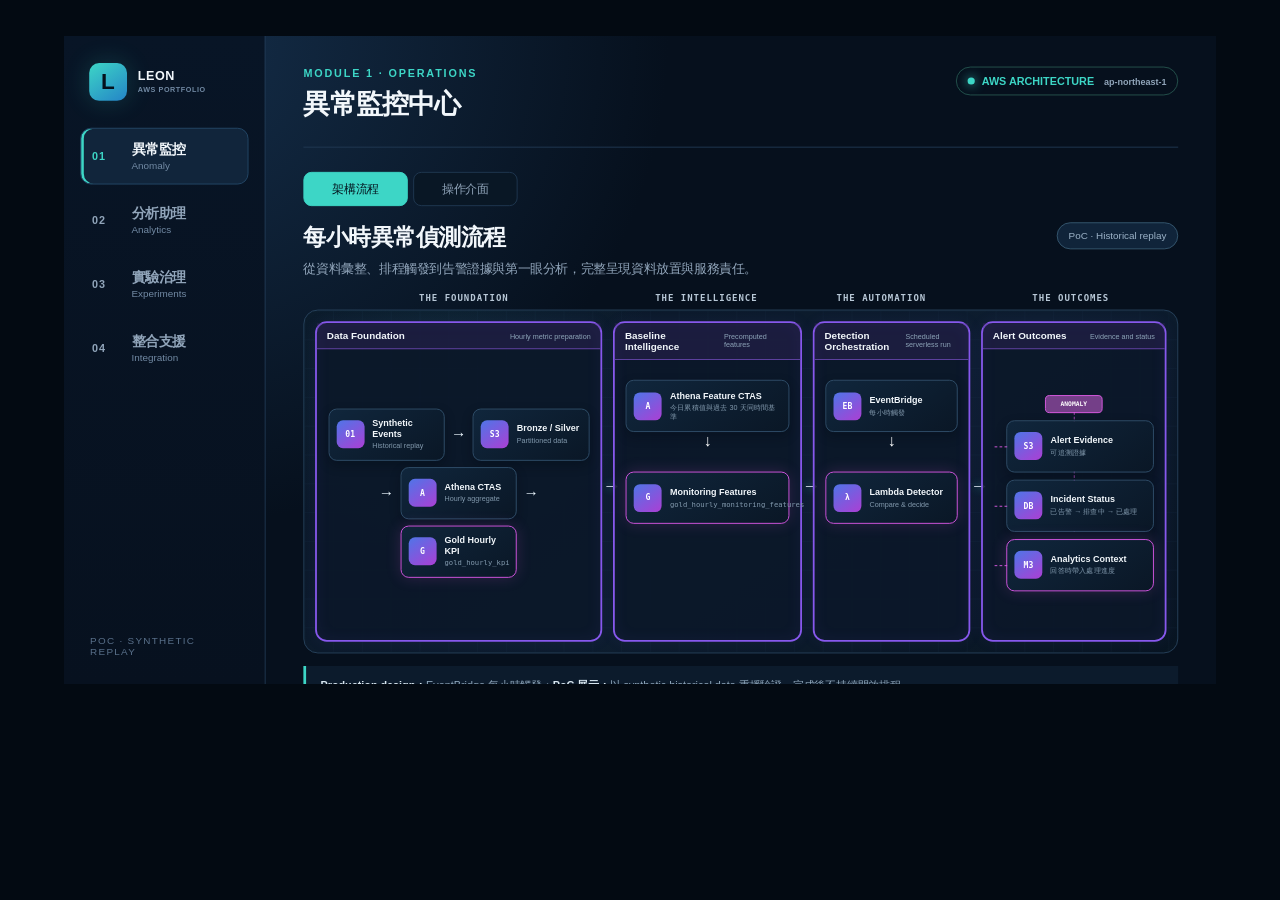
==== commit d10bb749: "feat: refresh four-module operation demos" ====
--- a/demo_console/index.html
+++ b/demo_console/index.html
@@ -13,7 +13,7 @@
       <div class="brand"><span class="brand-mark">L</span><span>LEON<br><small>AWS PORTFOLIO</small></span></div>
       <nav aria-label="Demo chapters">
         <button class="nav active" data-screen="m1"><b>01</b><span>異常監控<small>Anomaly</small></span></button>
-        <button class="nav" data-screen="m3"><b>02</b><span>第一眼分析<small>First look</small></span></button>
+        <button class="nav" data-screen="m3"><b>02</b><span>分析助理<small>Analytics</small></span></button>
         <button class="nav" data-screen="m2"><b>03</b><span>實驗治理<small>Experiments</small></span></button>
         <button class="nav" data-screen="m4"><b>04</b><span>整合支援<small>Integration</small></span></button>
       </nav>
@@ -35,31 +35,31 @@
           <div class="map-stage-labels"><span>THE FOUNDATION</span><span>THE INTELLIGENCE</span><span>THE AUTOMATION</span><span>THE OUTCOMES</span></div>
           <div class="system-map m1-system-map" aria-label="M1 AWS architecture system map">
             <section class="map-zone zone-foundation"><header><b>Data Foundation</b><small>Hourly metric preparation</small></header><div class="zone-flow"><article class="service-chip"><i>01</i><div><strong>Synthetic Events</strong><span>Historical replay</span></div></article><em>→</em><article class="service-chip"><i>S3</i><div><strong>Bronze / Silver</strong><span>Partitioned data</span></div></article><em>→</em><article class="service-chip"><i>A</i><div><strong>Athena CTAS</strong><span>Hourly aggregate</span></div></article><em>→</em><article class="service-chip highlight"><i>G</i><div><strong>Gold Hourly KPI</strong><code>gold_hourly_kpi</code></div></article></div></section>
-            <section class="map-zone zone-intelligence"><header><b>Baseline Intelligence</b><small>Precomputed features</small></header><article class="service-chip"><i>A</i><div><strong>Athena Feature CTAS</strong><span>歷史同時段基準與正常區間</span></div></article><span class="vertical-arrow">↓</span><article class="service-chip highlight"><i>G</i><div><strong>Monitoring Features</strong><code>gold_hourly_monitoring_features</code></div></article></section>
+            <section class="map-zone zone-intelligence"><header><b>Baseline Intelligence</b><small>Precomputed features</small></header><article class="service-chip"><i>A</i><div><strong>Athena Feature CTAS</strong><span>今日累積值與過去 30 天同時間基準</span></div></article><span class="vertical-arrow">↓</span><article class="service-chip highlight"><i>G</i><div><strong>Monitoring Features</strong><code>gold_hourly_monitoring_features</code></div></article></section>
             <section class="map-zone zone-automation"><header><b>Detection Orchestration</b><small>Scheduled serverless run</small></header><article class="service-chip"><i>EB</i><div><strong>EventBridge</strong><span>每小時觸發</span></div></article><span class="vertical-arrow">↓</span><article class="service-chip highlight"><i>λ</i><div><strong>Lambda Detector</strong><span>Compare & decide</span></div></article></section>
-            <section class="map-zone zone-outcomes"><header><b>Alert Outcomes</b><small>One event, three outputs</small></header><div class="branch-hub"><span>ANOMALY</span></div><article class="service-chip"><i>S3</i><div><strong>Alert Evidence</strong><span>可追溯證據</span></div></article><article class="service-chip"><i>SN</i><div><strong>SNS Event</strong><span>異常事件已發布</span></div></article><article class="service-chip highlight"><i>M3</i><div><strong>First-look Trigger</strong><span>M3 分析已觸發</span></div></article></section>
+            <section class="map-zone zone-outcomes"><header><b>Alert Outcomes</b><small>Evidence and status</small></header><div class="branch-hub"><span>ANOMALY</span></div><article class="service-chip"><i>S3</i><div><strong>Alert Evidence</strong><span>可追溯證據</span></div></article><article class="service-chip"><i>DB</i><div><strong>Incident Status</strong><span>已告警 → 排查中 → 已處理</span></div></article><article class="service-chip highlight"><i>M3</i><div><strong>Analytics Context</strong><span>回答時帶入處理進度</span></div></article></section>
           </div>
           <p class="architecture-note"><strong>Production design：</strong>EventBridge 每小時觸發；<strong>PoC 展示：</strong>以 synthetic historical data 重播驗證，完成後不持續開啟排程。</p>
         </div>
         <div class="module-mode" data-panel="interface">
-          <div class="flow-heading compact"><div><h2>每小時營運監控</h2><p>實際值與歷史同時段基準皆由生成資料的 hourly snapshot 彙整。</p></div><span class="snapshot-tag">PoC snapshot · Synthetic hourly data</span></div>
+          <div class="flow-heading compact"><div><h2>今日營運監控</h2><p>每小時更新今天累積值，並與過去 30 個完整日期累積到相同時間的平均值比較。</p></div><span class="snapshot-tag">PoC snapshot · Synthetic hourly data</span></div>
           <div class="monitor-summary"><article><label>監控狀態</label><strong><i></i>運作正常</strong></article><article><label>偵測頻率</label><strong>每小時</strong></article><article><label>監控指標</label><strong>3</strong></article><article class="warn"><label>目前異常</label><strong>1</strong></article></div>
           <div class="metric-selectors" role="tablist" aria-label="監控指標">
-            <button class="metric-choice active" data-metric="activeUsers"><span>每小時活躍使用者</span><strong>2</strong><small>13:00 snapshot</small></button>
-            <button class="metric-choice" data-metric="sessions"><span>每小時工作階段</span><strong>2</strong><small>13:00 snapshot</small></button>
-            <button class="metric-choice" data-metric="processedEvents"><span>每小時資料處理量</span><strong>19</strong><small>13:00 snapshot</small></button>
+            <button class="metric-choice active" data-metric="activeUsers"><span>今日累積活躍人數</span><strong>2,180</strong><small>截至 13:00</small></button>
+            <button class="metric-choice" data-metric="sessions"><span>今日累積工作階段</span><strong>3,420</strong><small>截至 13:00</small></button>
+            <button class="metric-choice" data-metric="processedEvents"><span>今日累積處理量</span><strong>18,920</strong><small>截至 13:00</small></button>
           </div>
           <div class="monitor-layout">
-            <article class="chart-card"><div class="chart-head"><div><strong id="chart-title">每小時活躍使用者</strong><small id="chart-subtitle">Site B · 2026-06-10 · 同時段歷史基準</small></div><div class="chart-legend"><span class="actual">實際值</span><span class="baseline">歷史基準</span><span class="range">正常範圍</span><span class="anomaly">異常</span></div></div><canvas id="hourly-chart" width="920" height="255" aria-label="每小時實際值、歷史基準、正常範圍與異常點折線圖"></canvas></article>
-            <aside class="alert-detail"><label>13:05 · ANOMALY DETECTED</label><h3>Site B 活躍使用者低於正常範圍</h3><dl><div><dt>實際 / 基準</dt><dd>2 / 9.3</dd></div><div><dt>偏離程度</dt><dd class="negative">−78.5%</dd></div><div><dt>SNS Event</dt><dd>已發布</dd></div><div><dt>M3 Report</dt><dd>已產生</dd></div></dl><button class="detail-link" id="open-first-look">查看第一眼分析 →</button><code>gold/anomaly_alerts/site_b_2026-06-10T13.json</code></aside>
+            <article class="chart-card"><div class="chart-head"><div><strong id="chart-title">今日累積活躍人數</strong><small id="chart-subtitle">全部授權站點 · 2026-06-10 · 過去 30 天相同時間平均</small></div><div class="chart-legend"><span class="actual">今天累積</span><span class="baseline">30 天平均</span><span class="range">正常範圍</span><span class="anomaly">異常</span></div></div><canvas id="hourly-chart" width="920" height="255" aria-label="今日累積值、過去三十天相同時間平均、正常範圍與異常點折線圖"></canvas></article>
+            <aside class="alert-detail" data-incident-id="all_authorized#2026-06-10T11"><label>11:05 · ANOMALY DETECTED</label><h3>今日累積活躍人數低於正常範圍</h3><dl><div><dt>截至 13:00 / 30 天平均</dt><dd>2,180 / 3,650</dd></div><div><dt>偏離程度</dt><dd class="negative">−40.3%</dd></div><div><dt>告警狀態</dt><dd id="incident-status">已告警</dd></div><div><dt>告警時間</dt><dd>今天 11:05</dd></div></dl><button class="incident-action" id="start-investigation">標記為排查中</button><button class="detail-link" id="open-first-look">前往分析助理 →</button><code>gold/anomaly_alerts/authorized_scope_2026-06-10T11.json</code></aside>
           </div>
         </div>
       </section>
 
       <section class="screen" id="m3">
         <div class="mode-tabs" role="tablist" aria-label="第一眼分析檢視"><button class="mode-tab active" data-mode="architecture">架構流程</button><button class="mode-tab" data-mode="interface">操作介面</button></div>
-        <div class="module-mode active" data-panel="architecture"><div class="flow-heading"><div><h2>第一眼分析流程</h2><p>先由 Athena 取得可信數據，再由 Bedrock 將結果整理成初步摘要。</p></div></div><div class="map-stage-labels three"><span>THE SIGNAL</span><span>THE INTELLIGENCE</span><span>THE OUTCOMES</span></div><div class="system-map compact-map"><section class="map-zone"><header><b>Signal Intake</b><small>Trusted event entry</small></header><article class="service-chip"><i>SN</i><div><strong>SNS Event</strong><span>M1 異常事件</span></div></article><span class="vertical-arrow">↓</span><article class="service-chip"><i>λ</i><div><strong>First-look Lambda</strong><span>流程協調</span></div></article></section><section class="map-zone intelligence-zone"><header><b>Evidence Before Narrative</b><small>Query first, summarize second</small></header><div class="zone-flow"><article class="service-chip"><i>A</i><div><strong>Athena</strong><span>實際值與預先計算基準</span></div></article><em>→</em><article class="service-chip highlight"><i>AI</i><div><strong>Amazon Bedrock</strong><span>根據查詢結果撰寫摘要</span></div></article></div></section><section class="map-zone outcome-zone"><header><b>Governed Output</b><small>Traceable first look</small></header><article class="service-chip"><i>S3</i><div><strong>Report Evidence</strong><span>報告與來源路徑</span></div></article><article class="service-chip"><i>SN</i><div><strong>Report Event</strong><span>分析完成事件</span></div></article><article class="service-chip"><i>Q</i><div><strong>SQS Audit</strong><span>交付稽核紀錄</span></div></article></section></div><p class="architecture-note"><strong>Athena 負責數字，Bedrock 負責文字。</strong> 這是第一眼訊號，不替代負責人的根因判定。</p></div>
-        <div class="module-mode" data-panel="interface"><div class="hero-row"><div><h2>第一眼分析報告</h2><p>異常發生後已自動完成第一輪數據整理，不需先按按鈕才能理解結果。</p></div><div class="report-actions"><span class="snapshot-tag">PoC snapshot · Hourly demo</span><button class="secondary" id="load-report">讀取已部署報告</button></div></div><div class="question-card"><span>異常觸發</span><strong>為什麼 Site B 的活躍使用量在 13:00 下跌？</strong><code>M1 anomaly → M3 first look</code></div><div class="report-layout"><article class="report"><div class="report-head"><span class="bot-avatar">AI</span><div><label>FIRST-LOOK ANALYSIS</label><small id="report-generated">PoC snapshot · 2026-06-10 13:06</small></div></div><div id="report-body" class="report-body"><h3>初步摘要</h3><p>Site B 在 13:00 出現跨指標的同步下降。建議先確認資料接收與服務可用性，再判斷是否為實際使用行為變化。</p><h3>觀察到的變化</h3><ul><li><strong>每小時活躍使用者：</strong>2，歷史同時段基準 9.3（−78.5%）</li><li><strong>每小時工作階段：</strong>2，歷史同時段基準 8.1（−75.3%）</li><li><strong>每小時資料處理量：</strong>19，歷史同時段基準 81.6（−76.7%）</li></ul><h3>判讀邊界</h3><p>三項指標同步下降是需要調查的訊號，但目前證據不足以直接判定根因。這份報告提供第一輪排查方向，不會自動執行修復。</p></div></article><aside class="impact-list"><h3>指標對比</h3><div id="comparison"><div class="comparison-row"><div><strong>ACTIVE USERS</strong><small>2 vs 9.3</small></div><span>−78.5%</span></div><div class="comparison-row"><div><strong>SESSIONS</strong><small>2 vs 8.1</small></div><span>−75.3%</span></div><div class="comparison-row"><div><strong>PROCESSED EVENTS</strong><small>19 vs 81.6</small></div><span>−76.7%</span></div></div><footer><span>DEMO EVIDENCE PATH</span><code id="report-key">gold/first_look_reports/site_b_2026-06-10T13_hourly.json</code></footer></aside></div></div>
+        <div class="module-mode active" data-panel="architecture"><div class="flow-heading"><div><h2>分析助理與第一眼分析流程</h2><p>使用者提問與 M1 告警共用受治理的資料層；先取得可信數據，再產生適合對象的回答。</p></div></div><div class="map-stage-labels three"><span>THE SIGNAL</span><span>THE INTELLIGENCE</span><span>THE OUTCOMES</span></div><div class="system-map compact-map"><section class="map-zone"><header><b>Two Trusted Entries</b><small>Identity or alert event</small></header><article class="service-chip"><i>IAM</i><div><strong>Analytics Question</strong><span>API Gateway · 授權站點範圍</span></div></article><article class="service-chip"><i>SN</i><div><strong>M1 SNS Event</strong><span>已偵測異常與事件狀態</span></div></article></section><section class="map-zone intelligence-zone"><header><b>Evidence Before Narrative</b><small>Govern first, query second</small></header><article class="service-chip"><i>G</i><div><strong>Guardrail / Template</strong><span>分類、範圍與能力邊界</span></div></article><div class="zone-flow"><article class="service-chip"><i>A</i><div><strong>Athena</strong><span>30 天基準與實際值</span></div></article><em>→</em><article class="service-chip highlight"><i>AI</i><div><strong>Amazon Bedrock</strong><span>僅整理允許的文字內容</span></div></article></div></section><section class="map-zone outcome-zone"><header><b>Governed Output</b><small>Explicit answer paths</small></header><article class="service-chip pass-chip"><i>✓</i><div><strong>Grounded Answer</strong><span>數據與排查進度</span></div></article><article class="service-chip stop-chip"><i>×</i><div><strong>Unsupported Forecast</strong><span>不猜測未來結果</span></div></article><article class="service-chip"><i>S3</i><div><strong>First-look Evidence</strong><span>M1 告警的詳細報告</span></div></article></section></div><p class="architecture-note"><strong>Athena 負責數字，Bedrock 只處理允許的文字。</strong> 未指定站點時查詢目前身分有權限查看的所有站點；沒有預測模型時直接說明能力邊界。</p></div>
+        <div class="module-mode" data-panel="interface"><div class="hero-row"><div><h2>營運分析助理</h2><p>直接用日常語言詢問營運狀況；回答只呈現可驗證的數據與處理進度。</p></div><div class="identity">DATA SCOPE <strong>全部授權站點</strong></div></div><div class="analytics-prompts" aria-label="分析問答情境"><button class="analytics-prompt active" data-analytics-question="今天人數為何突然掉這麼多？"><b>01 · 已發生的變化</b><span>可用現有數據回答</span></button><button class="analytics-prompt" data-analytics-question="明天人數就會回來嗎？"><b>02 · 未來預測</b><span>目前能力不支援</span></button></div><div class="chat-shell analytics-chat"><div class="chat-head"><div><span class="bot-avatar">AI</span><strong>LEON 營運分析助理</strong></div><span class="online"><i></i> 30 天基準已發布</span></div><div class="messages" id="analytics-messages"><div class="message assistant"><p>您好，可以直接詢問今天的營運數據與已發生的異常狀況。</p><small>全部授權站點 · 最新完整資料截至 13:00</small></div></div><form class="composer" id="analytics-form"><input id="analytics-input" autocomplete="off" value="今天人數為何突然掉這麼多？" aria-label="Analytics question"><button type="submit" aria-label="Send">➜</button></form></div><div class="chat-proof" id="analytics-proof">未指定站點時，查詢範圍為目前身分有權限查看的所有站點。</div></div>
       </section>
 
       <section class="screen" id="m2">
@@ -71,7 +71,7 @@
       <section class="screen" id="m4">
         <div class="mode-tabs" role="tablist" aria-label="整合支援檢視"><button class="mode-tab active" data-mode="architecture">架構流程</button><button class="mode-tab" data-mode="interface">操作介面</button></div>
         <div class="module-mode active" data-panel="architecture"><div class="flow-heading"><div><h2>合作夥伴整合支援流程</h2><p>身分、問題分類與知識範圍共同決定回答、追問、拒絕或建立案件。</p></div></div><div class="map-stage-labels"><span>THE SECURITY</span><span>THE TRIAGE</span><span>THE KNOWLEDGE</span><span>THE RESOLUTION</span></div><div class="system-map m4-system-map"><section class="map-zone"><header><b>Role-based Entry</b><small>Identity before content</small></header><article class="service-chip"><i>IAM</i><div><strong>Partner Identity</strong><span>供應端／客戶端 scope</span></div></article><span class="vertical-arrow">↓</span><article class="service-chip"><i>API</i><div><strong>API Gateway</strong><span>SigV4 簽章請求</span></div></article></section><section class="map-zone"><header><b>Safety & Triage</b><small>Code-owned decisions</small></header><article class="service-chip highlight"><i>G</i><div><strong>ApplyGuardrail</strong><span>不安全內容先阻擋</span></div></article><span class="vertical-arrow">↓</span><article class="service-chip"><i>R</i><div><strong>Scope / Completeness</strong><span>範圍外拒絕 · 資訊不足追問</span></div></article></section><section class="map-zone intelligence-zone"><header><b>Scoped Knowledge</b><small>Only when answerable</small></header><article class="service-chip"><i>KB</i><div><strong>Identity Context</strong><span>身分允許的整合知識</span></div></article><span class="vertical-arrow">↓</span><article class="service-chip highlight"><i>AI</i><div><strong>Amazon Bedrock</strong><span>Grounded answer</span></div></article></section><section class="map-zone outcome-zone"><header><b>Resolution Paths</b><small>Explicit outcomes</small></header><article class="service-chip pass-chip"><i>✓</i><div><strong>Answered</strong><span>自助完成</span></div></article><article class="service-chip"><i>?</i><div><strong>Clarification</strong><span>先補環境資訊</span></div></article><article class="service-chip stop-chip"><i>×</i><div><strong>Out of Scope</strong><span>範圍外問題拒絕</span></div></article><article class="service-chip"><i>T</i><div><strong>DynamoDB Ticket</strong><span>知識不足才轉交</span></div></article></section></div><p class="architecture-note"><strong>例行通知走獨立路徑：</strong>內部 IAM → Notification API → SNS → SQS audit；PoC 不主動聯絡外部接收者。</p></div>
-        <div class="module-mode" data-panel="interface"><div class="hero-row"><div><h2>整合支援</h2><p>錄影可依序展示正常回答與範圍外拒絕，直接看見治理邊界。</p></div><div class="identity">SIGNED AS <strong>integration-partner</strong></div></div><div class="support-scenarios" aria-label="Demo scenarios"><button class="scenario-button active" data-demo-question="How do I verify webhook signatures?"><b>01 · 正常整合問題</b><span>受支援問題 → Grounded answer</span></button><button class="scenario-button" data-demo-question="Who won the football match last night?"><b>02 · 範圍外問題</b><span>非整合問題 → OUT_OF_SCOPE</span></button></div><div class="chat-shell support-chat"><div class="chat-head"><div><span class="bot-avatar">AI</span><strong>LEON Partner Integration Support</strong></div><span class="online"><i></i> AWS connected</span></div><div class="messages" id="messages"><div class="message assistant"><p>您好，我可以協助 API 驗證、Webhook 簽章、環境設定與重試機制等整合問題。</p><small>Identity-scoped support · Governed response</small></div></div><form class="composer" id="chat-form"><input id="chat-input" autocomplete="off" value="How do I verify webhook signatures?" aria-label="Question"><button type="submit" aria-label="Send">➜</button></form></div><div class="chat-proof" id="chat-proof">請求將透過 IAM 簽章送至 API Gateway；範圍外問題不會進入知識回答。</div></div>
+        <div class="module-mode" data-panel="interface"><div class="hero-row"><div><h2>整合支援</h2><p>可直接貼上完整 API Request 與錯誤回應；文件範圍外的問題不會自行編造答案。</p></div><div class="identity">SIGNED AS <strong>client-operator-partner</strong></div></div><div class="support-scenarios" aria-label="Demo scenarios"><button class="scenario-button active" data-support-scenario="packet"><b>01 · API 呼叫失敗</b><span>完整封包 → 文件診斷</span></button><button class="scenario-button" data-support-scenario="exhibition"><b>02 · 知識庫沒有答案</b><span>參展問題 → OUT_OF_SCOPE</span></button></div><div class="chat-shell support-chat"><div class="chat-head"><div><span class="bot-avatar">AI</span><strong>LEON Partner Integration Support</strong></div><span class="online"><i></i> AWS connected</span></div><div class="messages" id="messages"><div class="message assistant"><p>您好，可以直接貼上 API Request、錯誤代碼與回應內容，我會依整合文件協助檢查。</p><small>Identity-scoped support · Governed response</small></div></div><form class="composer" id="chat-form"><textarea id="chat-input" autocomplete="off" aria-label="Question"></textarea><button type="submit" aria-label="Send">➜</button></form></div><div class="chat-proof" id="chat-proof">請求將透過 IAM 簽章送至 API Gateway；範圍外問題不會進入知識回答。</div></div>
       </section>
     </section>
   </main>
--- a/demo_console/modules.css
+++ b/demo_console/modules.css
@@ -13,9 +13,12 @@
 .compact-map{grid-template-columns:1fr 1fr .75fr;height:360px}.compact-map>.map-zone{display:flex;flex-direction:column;justify-content:center;gap:8px}.compact-map>.map-zone:not(:last-child):after{content:"→";position:absolute;right:-23px;top:48%;z-index:4;color:#eef8ff;font-size:21px;text-shadow:0 0 10px var(--cyan)}.compact-map .zone-flow{height:auto}.compact-map .service-chip{min-height:66px}.intelligence-zone{border-color:#4d7cf0}.intelligence-zone>header{border-color:#3859a8;background:#263d7655}.outcome-zone{border-color:#d654d8}.outcome-zone>header{border-color:#8e3b90;background:#6b286c4d}.outcome-zone .branch-hub:after{height:94px}.outcome-zone .service-chip{position:relative;margin-left:15px}
 .system-map+.architecture-note{margin-top:14px}.flow-heading:has(+.map-stage-labels){margin-bottom:34px}
 .report-actions{display:flex;align-items:center;gap:9px}.report-actions .snapshot-tag{font-size:9px;padding:7px 10px}.detail-link{width:100%;margin:10px 0 2px;padding:8px;border:1px solid #e05aec;border-radius:8px;background:#6d337255;color:#ffdfff;font:700 10px inherit;cursor:pointer}
+.incident-action{width:100%;margin-top:11px;padding:8px;border:1px solid #397b73;border-radius:8px;background:#1d5d5844;color:#8ff2e6;font:700 10px inherit;cursor:pointer}.incident-action.completed{border-color:#397b73;background:#1d5d5866;color:#baf8f0;cursor:default}
 .governance-map,.m4-system-map{grid-template-columns:repeat(4,1fr);height:382px}.governance-map>.map-zone,.m4-system-map>.map-zone{display:flex;flex-direction:column;justify-content:center;gap:6px}.governance-map>.map-zone:not(:last-child):after,.m4-system-map>.map-zone:not(:last-child):after{content:"→";position:absolute;right:-23px;top:48%;z-index:4;color:#eef8ff;font-size:21px;text-shadow:0 0 10px var(--cyan)}.governance-map .service-chip,.m4-system-map .service-chip{min-height:54px}.governance-map .vertical-arrow,.m4-system-map .vertical-arrow{font-size:13px;line-height:13px}.pass-chip{border-color:#2d7c70}.pass-chip>i{background:linear-gradient(145deg,#2b8f81,#3dd6c6);color:#052019}.stop-chip{border-color:#873b48}.stop-chip>i{background:linear-gradient(145deg,#a33d52,#ff6b72)}
 .experiment-console{display:grid;grid-template-columns:1.7fr .72fr;gap:12px}.experiment-console .experiment-table{height:315px;overflow:auto}.exp-row{width:100%;border-width:0 0 1px;background:transparent;color:var(--text);text-align:left;font-family:inherit;cursor:pointer}.exp-row.selected{background:#122b42;box-shadow:inset 3px 0 var(--cyan)}.experiment-detail{border:1px solid #633743;border-radius:13px;background:linear-gradient(145deg,#241822,#0b1928 65%);padding:15px;overflow:auto}.experiment-detail>label{color:var(--red);font-size:9px;font-weight:800;letter-spacing:.1em}.experiment-detail h3{margin:5px 0 10px;font-size:15px}.decision-step{display:grid;grid-template-columns:1fr auto;gap:3px 8px;padding:8px 0;border-bottom:1px solid #352b37}.decision-step b,.decision-step span{font-size:10px}.decision-step small{grid-column:1/3;color:var(--muted);font-size:8px}.decision-step.pass span{color:var(--cyan)}.decision-step.fail span{color:var(--red)}.decision-step.muted-step{opacity:.6}.system-actions{display:flex;flex-direction:column;gap:4px;margin-top:10px}.system-actions b{font-size:10px;margin-bottom:2px}.system-actions span{color:#9eb2c3;font-size:9px}
 .support-scenarios{display:grid;grid-template-columns:1fr 1fr;gap:10px;margin:14px 0 10px}.scenario-button{display:grid;gap:3px;padding:10px 13px;border:1px solid var(--line);border-radius:10px;background:#0b1a2b;color:var(--text);text-align:left;cursor:pointer}.scenario-button.active{border-color:var(--cyan);background:#10283b}.scenario-button b{font-size:11px}.scenario-button span{color:var(--muted);font-size:9px}.support-chat{margin-top:0;height:395px}.support-chat .messages{padding-top:14px;padding-bottom:14px}.message.scope-blocked{border-color:#70404a;background:#2b1820}.message.scope-blocked small{color:#ff9ca2}
+.analytics-prompts{display:grid;grid-template-columns:1fr 1fr;gap:10px;margin:14px 0 10px}.analytics-prompt{display:grid;gap:3px;padding:10px 13px;border:1px solid var(--line);border-radius:10px;background:#0b1a2b;color:var(--text);text-align:left;cursor:pointer}.analytics-prompt.active{border-color:var(--cyan);background:#10283b}.analytics-prompt b{font-size:11px}.analytics-prompt span{color:var(--muted);font-size:9px}.analytics-chat{margin-top:0;height:395px}.analytics-chat .messages{padding-top:14px;padding-bottom:14px}
 
 /* M1 prepares the baseline before the scheduler invokes the detector. */
 .m1-system-map .zone-intelligence{grid-column:2}.m1-system-map .zone-automation{grid-column:3}
+.composer textarea{background:#081522;border:1px solid #29445e;border-radius:10px;color:var(--text);padding:8px 14px;font:12px ui-monospace,SFMono-Regular,Consolas,monospace;line-height:1.35;outline:0;resize:none}.composer textarea:focus{border-color:var(--cyan)}
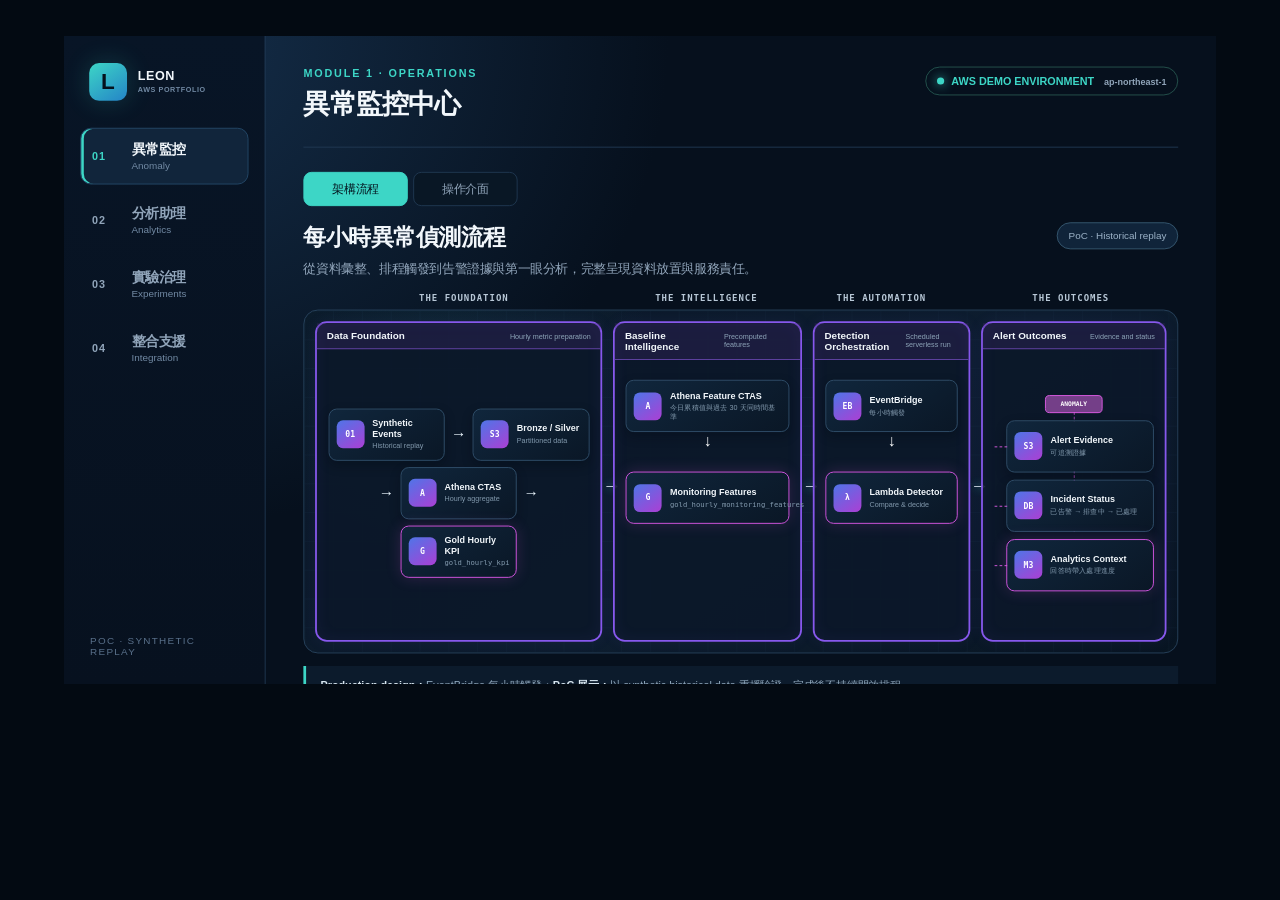
==== commit a4613ca1: "feat: publish operation-only four-module demo" ====
--- a/demo_console/index.html
+++ b/demo_console/index.html
@@ -23,7 +23,7 @@
     <section class="workspace">
       <header class="topbar">
         <div><div class="eyebrow" id="eyebrow">MODULE 1 · OPERATIONS</div><h1 id="page-title">異常監控中心</h1></div>
-        <div class="live-badge"><span></span> AWS ARCHITECTURE <small>ap-northeast-1</small></div>
+        <div class="live-badge"><span></span> AWS DEMO ENVIRONMENT <small>ap-northeast-1</small></div>
       </header>
 
       <section class="screen active" id="m1">
